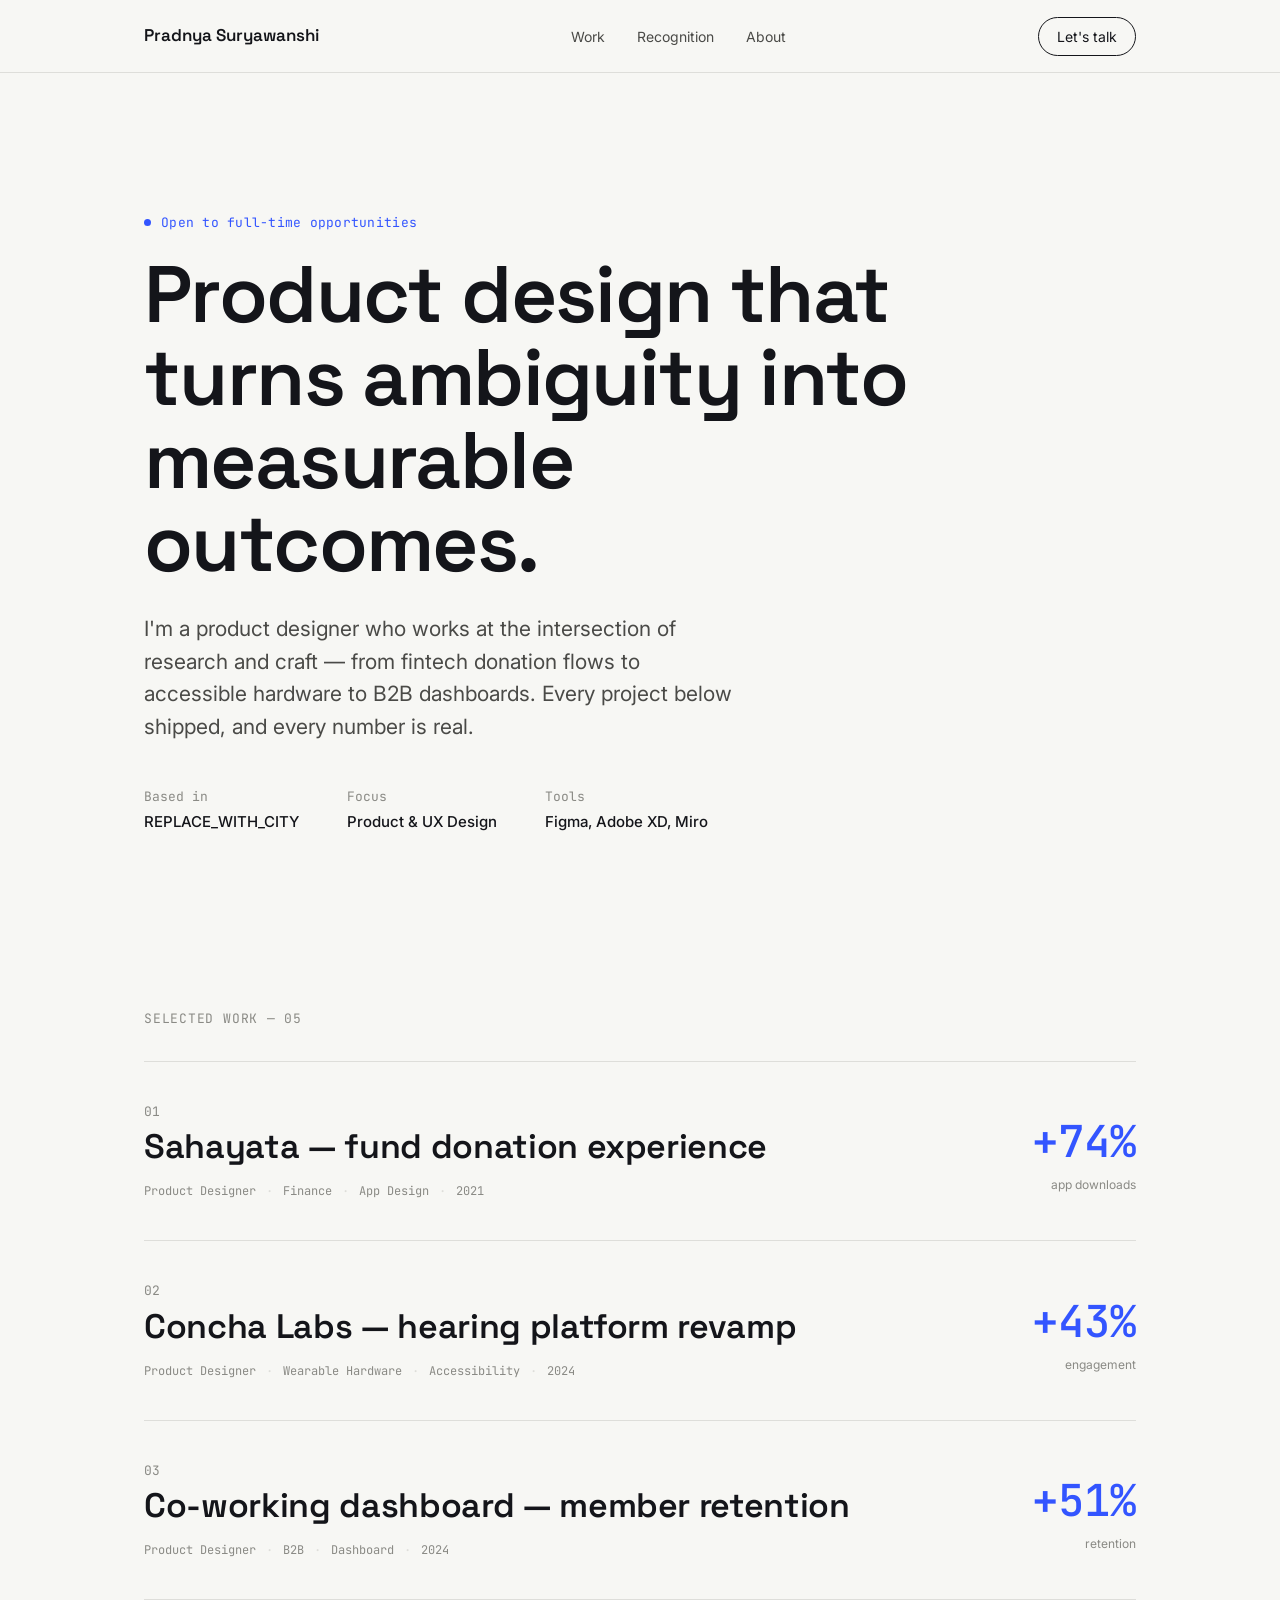
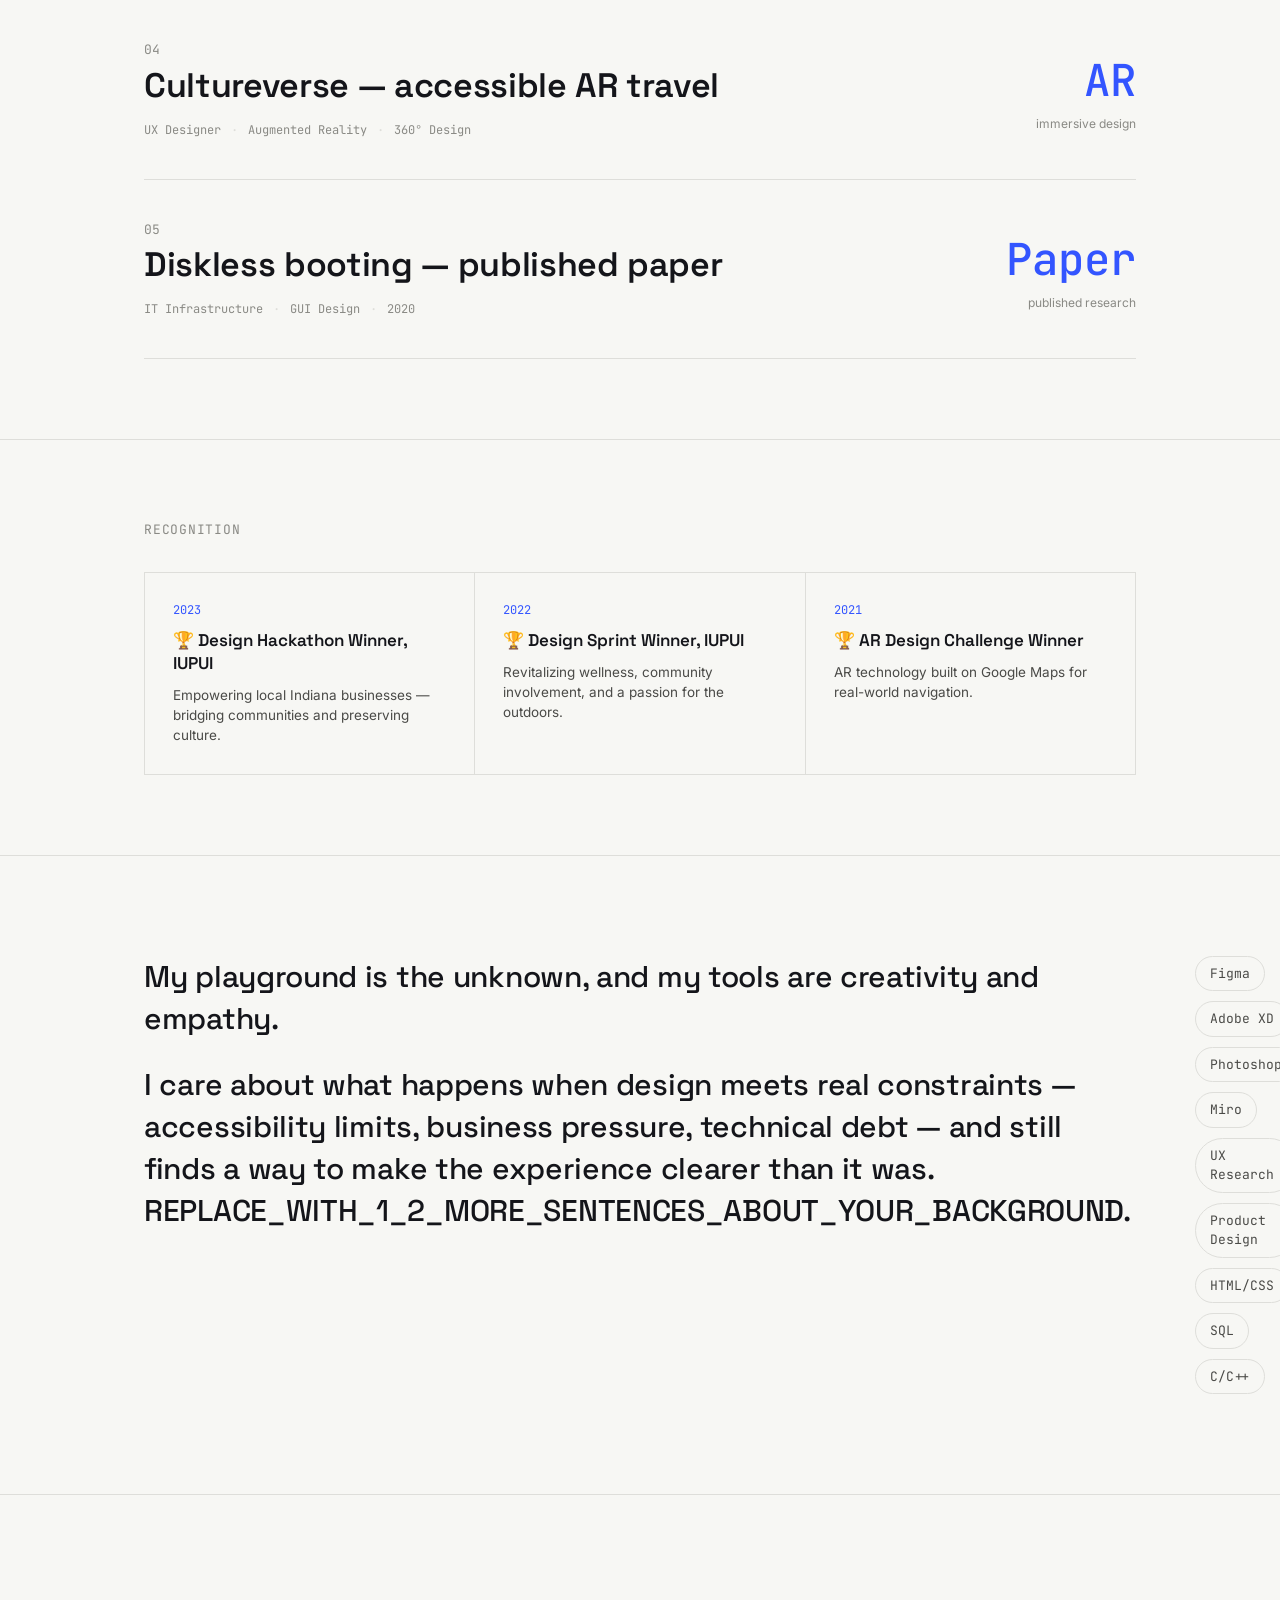
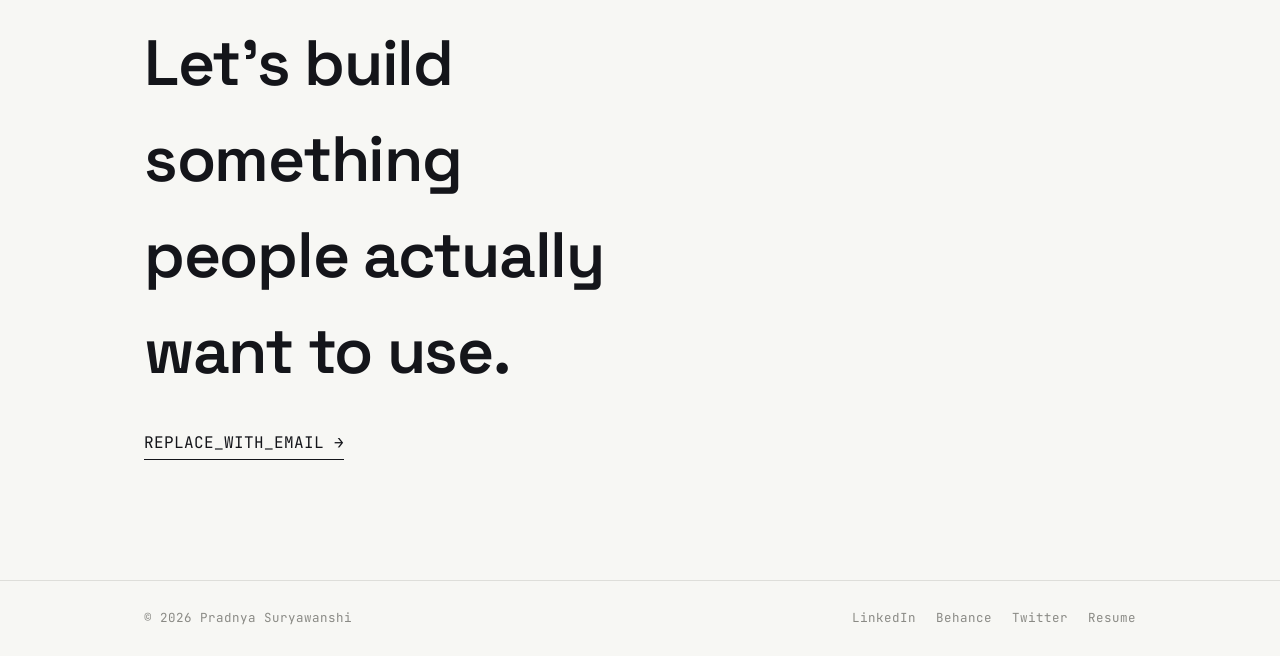
==== index.html @ 0b73f492 "Add files via upload" ====
<!DOCTYPE html>
<html lang="en">
<head>
<meta charset="UTF-8">
<meta name="viewport" content="width=device-width, initial-scale=1.0">
<title>Pradnya Suryawanshi — Product Designer</title>
<meta name="description" content="Product designer turning ambiguous problems into measurable outcomes. Case studies in fintech, accessibility hardware, and B2B products.">
<link rel="preconnect" href="https://fonts.googleapis.com">
<link href="https://fonts.googleapis.com/css2?family=Space+Grotesk:wght@500;600;700&family=Inter:wght@400;500;600&family=JetBrains+Mono:wght@400;500&display=swap" rel="stylesheet">
<link rel="stylesheet" href="styles.css">
</head>
<body>

<nav class="nav">
  <div class="wrap">
    <a href="#" class="nav-name">Pradnya Suryawanshi</a>
    <ul class="nav-links">
      <li><a href="#work">Work</a></li>
      <li><a href="#recognition">Recognition</a></li>
      <li><a href="#about">About</a></li>
    </ul>
    <a class="nav-cta" href="mailto:REPLACE_WITH_EMAIL">Let's talk</a>
  </div>
</nav>

<header class="hero">
  <div class="wrap">
    <div class="eyebrow">Open to full-time opportunities</div>
    <h1 class="reveal">Product design that turns ambiguity into measurable outcomes.</h1>
    <p class="hero-sub reveal">I'm a product designer who works at the intersection of research and craft — from fintech donation flows to accessible hardware to B2B dashboards. Every project below shipped, and every number is real.</p>
    <div class="hero-meta reveal">
      <div>Based in<strong>REPLACE_WITH_CITY</strong></div>
      <div>Focus<strong>Product &amp; UX Design</strong></div>
      <div>Tools<strong>Figma, Adobe XD, Miro</strong></div>
    </div>
  </div>
</header>

<section class="work" id="work">
  <div class="wrap">
    <div class="section-label reveal">Selected work — 05</div>

    <a class="row reveal" href="case-studies/sahayata.html">
      <div>
        <div class="row-index">01</div>
        <div class="row-main">
          <div class="row-title">Sahayata — fund donation experience</div>
          <div class="row-tags"><span>Product Designer</span><span>Finance</span><span>App Design</span><span>2021</span></div>
        </div>
      </div>
      <div class="row-metric">+74%<small>app downloads</small></div>
      <div class="row-preview"><img src="https://images.unsplash.com/photo-1554224155-6726b3ff858f?w=440&h=300&fit=crop" alt=""></div>
    </a>

    <a class="row reveal" href="case-studies/concha-labs.html">
      <div>
        <div class="row-index">02</div>
        <div class="row-main">
          <div class="row-title">Concha Labs — hearing platform revamp</div>
          <div class="row-tags"><span>Product Designer</span><span>Wearable Hardware</span><span>Accessibility</span><span>2024</span></div>
        </div>
      </div>
      <div class="row-metric">+43%<small>engagement</small></div>
      <div class="row-preview"><img src="https://images.unsplash.com/photo-1591370874773-6702e8f12fd8?w=440&h=300&fit=crop" alt=""></div>
    </a>

    <a class="row reveal" href="case-studies/coworking-dashboard.html">
      <div>
        <div class="row-index">03</div>
        <div class="row-main">
          <div class="row-title">Co-working dashboard — member retention</div>
          <div class="row-tags"><span>Product Designer</span><span>B2B</span><span>Dashboard</span><span>2024</span></div>
        </div>
      </div>
      <div class="row-metric">+51%<small>retention</small></div>
      <div class="row-preview"><img src="https://images.unsplash.com/photo-1497215728101-856f4ea42174?w=440&h=300&fit=crop" alt=""></div>
    </a>

    <a class="row reveal" href="case-studies/cultureverse.html">
      <div>
        <div class="row-index">04</div>
        <div class="row-main">
          <div class="row-title">Cultureverse — accessible AR travel</div>
          <div class="row-tags"><span>UX Designer</span><span>Augmented Reality</span><span>360° Design</span></div>
        </div>
      </div>
      <div class="row-metric">AR<small>immersive design</small></div>
      <div class="row-preview"><img src="https://images.unsplash.com/photo-1592478411213-6153e4ebc696?w=440&h=300&fit=crop" alt=""></div>
    </a>

    <a class="row reveal" href="https://res.ijsrcseit.com/page.php?param=CSEIT2062118" target="_blank" rel="noopener">
      <div>
        <div class="row-index">05</div>
        <div class="row-main">
          <div class="row-title">Diskless booting — published paper</div>
          <div class="row-tags"><span>IT Infrastructure</span><span>GUI Design</span><span>2020</span></div>
        </div>
      </div>
      <div class="row-metric">Paper<small>published research</small></div>
      <div class="row-preview"><img src="https://images.unsplash.com/photo-1518770660439-4636190af475?w=440&h=300&fit=crop" alt=""></div>
    </a>

  </div>
</section>

<section class="recognition" id="recognition">
  <div class="wrap">
    <div class="section-label reveal">Recognition</div>
    <div class="rec-grid reveal">
      <div class="rec-card">
        <div class="rec-year">2023</div>
        <div class="rec-title">🏆 Design Hackathon Winner, IUPUI</div>
        <div class="rec-desc">Empowering local Indiana businesses — bridging communities and preserving culture.</div>
      </div>
      <div class="rec-card">
        <div class="rec-year">2022</div>
        <div class="rec-title">🏆 Design Sprint Winner, IUPUI</div>
        <div class="rec-desc">Revitalizing wellness, community involvement, and a passion for the outdoors.</div>
      </div>
      <div class="rec-card">
        <div class="rec-year">2021</div>
        <div class="rec-title">🏆 AR Design Challenge Winner</div>
        <div class="rec-desc">AR technology built on Google Maps for real-world navigation.</div>
      </div>
    </div>
  </div>
</section>

<section class="about" id="about">
  <div class="wrap about-grid">
    <div class="about-text reveal">
      <p>My playground is the unknown, and my tools are creativity and empathy.</p>
      <p>I care about what happens when design meets real constraints — accessibility limits, business pressure, technical debt — and still finds a way to make the experience clearer than it was. REPLACE_WITH_1_2_MORE_SENTENCES_ABOUT_YOUR_BACKGROUND.</p>
    </div>
    <div class="skills-list reveal">
      <span class="skill-pill">Figma</span>
      <span class="skill-pill">Adobe XD</span>
      <span class="skill-pill">Photoshop</span>
      <span class="skill-pill">Miro</span>
      <span class="skill-pill">UX Research</span>
      <span class="skill-pill">Product Design</span>
      <span class="skill-pill">HTML/CSS</span>
      <span class="skill-pill">SQL</span>
      <span class="skill-pill">C/C++</span>
    </div>
  </div>
</section>

<section class="contact">
  <div class="wrap">
    <h2 class="reveal">Let's build something people actually want to use.</h2>
    <a class="contact-link reveal" href="mailto:REPLACE_WITH_EMAIL">REPLACE_WITH_EMAIL →</a>
  </div>
</section>

<footer class="footer">
  <div class="wrap footer-links" style="width:100%; justify-content:space-between;">
    <span>© 2026 Pradnya Suryawanshi</span>
    <div class="footer-links">
      <a href="https://www.linkedin.com/in/pradnya-suryawanshi-189a35166/" target="_blank" rel="noopener">LinkedIn</a>
      <a href="https://www.behance.net/pradnyasuryawa" target="_blank" rel="noopener">Behance</a>
      <a href="https://twitter.com/Pradnya710" target="_blank" rel="noopener">Twitter</a>
      <a href="https://drive.google.com/file/d/10_rtWyAqEXMoYjAuqAxuc-7Q0uuuCOEP/view" target="_blank" rel="noopener">Resume</a>
    </div>
  </div>
</footer>

<script src="script.js"></script>
</body>
</html>
---- styles.css ----
/* ===== Design tokens ===== */
:root {
  --paper: #F7F7F4;
  --paper-dim: #EFEFEA;
  --ink: #14151A;
  --ink-soft: #4A4A47;
  --gray: #8A8A85;
  --line: #DEDEDA;
  --signal: #3355FF;
  --signal-dim: #E7EAFF;

  --display: 'Space Grotesk', sans-serif;
  --body: 'Inter', sans-serif;
  --mono: 'JetBrains Mono', monospace;

  --max: 1120px;
  --pad: clamp(24px, 5vw, 64px);
}

* { box-sizing: border-box; margin: 0; padding: 0; }

html { scroll-behavior: smooth; }

@media (prefers-reduced-motion: reduce) {
  html { scroll-behavior: auto; }
  *, *::before, *::after { animation-duration: 0.001ms !important; transition-duration: 0.001ms !important; }
}

body {
  background: var(--paper);
  color: var(--ink);
  font-family: var(--body);
  line-height: 1.5;
  -webkit-font-smoothing: antialiased;
}

a { color: inherit; text-decoration: none; }
img { max-width: 100%; display: block; }

.wrap { max-width: var(--max); margin: 0 auto; padding: 0 var(--pad); }

::selection { background: var(--signal); color: white; }

:focus-visible {
  outline: 2px solid var(--signal);
  outline-offset: 3px;
}

/* ===== Nav ===== */
.nav {
  position: sticky; top: 0; z-index: 50;
  background: rgba(247,247,244,0.85);
  backdrop-filter: blur(10px);
  border-bottom: 1px solid var(--line);
}
.nav .wrap {
  display: flex; align-items: center; justify-content: space-between;
  height: 72px;
}
.nav-name {
  font-family: var(--display);
  font-weight: 600;
  font-size: 17px;
}
.nav-links {
  display: flex; gap: 32px; list-style: none;
  font-size: 14px; color: var(--ink-soft);
}
.nav-links a:hover { color: var(--signal); }
.nav-cta {
  border: 1px solid var(--ink);
  padding: 8px 18px;
  border-radius: 100px;
  font-size: 14px;
  transition: background .2s, color .2s;
}
.nav-cta:hover { background: var(--ink); color: var(--paper); }

/* ===== Hero ===== */
.hero {
  padding: clamp(64px, 14vw, 140px) 0 clamp(48px, 8vw, 96px);
}
.eyebrow {
  font-family: var(--mono);
  font-size: 13px;
  color: var(--signal);
  letter-spacing: 0.02em;
  margin-bottom: 20px;
  display: flex; align-items: center; gap: 10px;
}
.eyebrow::before {
  content: '';
  width: 7px; height: 7px; border-radius: 50%;
  background: var(--signal);
  display: inline-block;
}
.hero h1 {
  font-family: var(--display);
  font-weight: 600;
  font-size: clamp(38px, 6.4vw, 80px);
  line-height: 1.04;
  letter-spacing: -0.02em;
  max-width: 15ch;
}
.hero-sub {
  margin-top: 28px;
  font-size: clamp(17px, 2vw, 21px);
  color: var(--ink-soft);
  max-width: 46ch;
  line-height: 1.55;
}
.hero-meta {
  margin-top: 44px;
  display: flex; gap: 48px; flex-wrap: wrap;
}
.hero-meta div { font-family: var(--mono); font-size: 13px; color: var(--gray); }
.hero-meta strong { display: block; font-family: var(--body); font-size: 15px; color: var(--ink); font-weight: 500; margin-top: 4px; }

/* ===== Section labels ===== */
.section-label {
  font-family: var(--mono);
  font-size: 13px;
  color: var(--gray);
  text-transform: uppercase;
  letter-spacing: 0.06em;
  margin-bottom: 32px;
}

/* ===== Work rows ===== */
.work { padding: clamp(40px, 8vw, 80px) 0; }

.row {
  display: grid;
  grid-template-columns: 1fr auto;
  align-items: center;
  gap: 24px;
  padding: 40px 0;
  border-top: 1px solid var(--line);
  position: relative;
  cursor: pointer;
  transition: padding-left .3s ease;
}
.row:last-child { border-bottom: 1px solid var(--line); }
.row:hover { padding-left: 12px; }

.row-index { font-family: var(--mono); font-size: 13px; color: var(--gray); }

.row-main { display: flex; flex-direction: column; gap: 10px; }
.row-title {
  font-family: var(--display);
  font-weight: 600;
  font-size: clamp(22px, 3.2vw, 34px);
  letter-spacing: -0.01em;
  transition: color .2s;
}
.row:hover .row-title { color: var(--signal); }
.row-tags {
  display: flex; gap: 10px; flex-wrap: wrap;
  font-family: var(--mono); font-size: 12px; color: var(--gray);
}
.row-tags span::after { content: '·'; margin-left: 10px; color: var(--line); }
.row-tags span:last-child::after { content: ''; }

.row-metric {
  font-family: var(--mono);
  font-size: clamp(28px, 4vw, 44px);
  font-weight: 500;
  color: var(--signal);
  white-space: nowrap;
  text-align: right;
}
.row-metric small {
  display: block;
  font-family: var(--body);
  font-size: 12px;
  color: var(--gray);
  font-weight: 400;
  margin-top: 2px;
}

.row-preview {
  position: absolute;
  top: 50%; right: 220px;
  transform: translateY(-50%) scale(0.95);
  width: 220px; height: 150px;
  border-radius: 8px;
  overflow: hidden;
  opacity: 0;
  pointer-events: none;
  transition: opacity .25s ease, transform .25s ease;
  box-shadow: 0 20px 40px rgba(20,21,26,0.18);
  background: var(--paper-dim);
}
.row:hover .row-preview { opacity: 1; transform: translateY(-50%) scale(1); }
.row-preview img { width: 100%; height: 100%; object-fit: cover; }

@media (max-width: 720px) {
  .row { grid-template-columns: 1fr; gap: 14px; }
  .row-metric { text-align: left; }
  .row-preview { display: none; }
}

/* ===== Recognition ===== */
.recognition { padding: clamp(40px, 8vw, 80px) 0; border-top: 1px solid var(--line); }
.rec-grid {
  display: grid;
  grid-template-columns: repeat(auto-fit, minmax(240px, 1fr));
  gap: 1px;
  background: var(--line);
  border: 1px solid var(--line);
}
.rec-card {
  background: var(--paper);
  padding: 28px;
  display: flex; flex-direction: column; gap: 10px;
  transition: background .2s;
}
.rec-card:hover { background: var(--paper-dim); }
.rec-year { font-family: var(--mono); font-size: 12px; color: var(--signal); }
.rec-title { font-family: var(--display); font-weight: 600; font-size: 17px; line-height: 1.35; }
.rec-desc { font-size: 13.5px; color: var(--ink-soft); line-height: 1.5; }

/* ===== About ===== */
.about { padding: clamp(50px, 10vw, 100px) 0; border-top: 1px solid var(--line); }
.about-grid {
  display: grid;
  grid-template-columns: 1.3fr 1fr;
  gap: 64px;
}
.about-text p {
  font-family: var(--display);
  font-weight: 500;
  font-size: clamp(21px, 2.6vw, 30px);
  line-height: 1.4;
  letter-spacing: -0.01em;
  color: var(--ink);
}
.about-text p + p { margin-top: 24px; }
.skills-list {
  display: flex; flex-wrap: wrap; gap: 10px;
  align-content: flex-start;
}
.skill-pill {
  font-family: var(--mono);
  font-size: 13px;
  padding: 7px 14px;
  border: 1px solid var(--line);
  border-radius: 100px;
  color: var(--ink-soft);
}
@media (max-width: 780px) {
  .about-grid { grid-template-columns: 1fr; gap: 36px; }
}

/* ===== Contact / Footer ===== */
.contact {
  padding: clamp(60px, 12vw, 120px) 0;
  border-top: 1px solid var(--line);
}
.contact h2 {
  font-family: var(--display);
  font-weight: 600;
  font-size: clamp(32px, 6vw, 64px);
  letter-spacing: -0.02em;
  max-width: 12ch;
}
.contact-link {
  display: inline-flex; align-items: center; gap: 12px;
  margin-top: 32px;
  font-family: var(--mono);
  font-size: 16px;
  border-bottom: 1px solid var(--ink);
  padding-bottom: 4px;
  transition: gap .2s, color .2s, border-color .2s;
}
.contact-link:hover { gap: 18px; color: var(--signal); border-color: var(--signal); }

.footer {
  border-top: 1px solid var(--line);
  padding: 28px 0;
  display: flex; justify-content: space-between; align-items: center;
  font-family: var(--mono); font-size: 12.5px; color: var(--gray);
  flex-wrap: wrap; gap: 12px;
}
.footer-links { display: flex; gap: 20px; }
.footer-links a:hover { color: var(--signal); }

/* ===== reveal on scroll ===== */
.reveal { opacity: 0; transform: translateY(16px); transition: opacity .6s ease, transform .6s ease; }
.reveal.visible { opacity: 1; transform: translateY(0); }
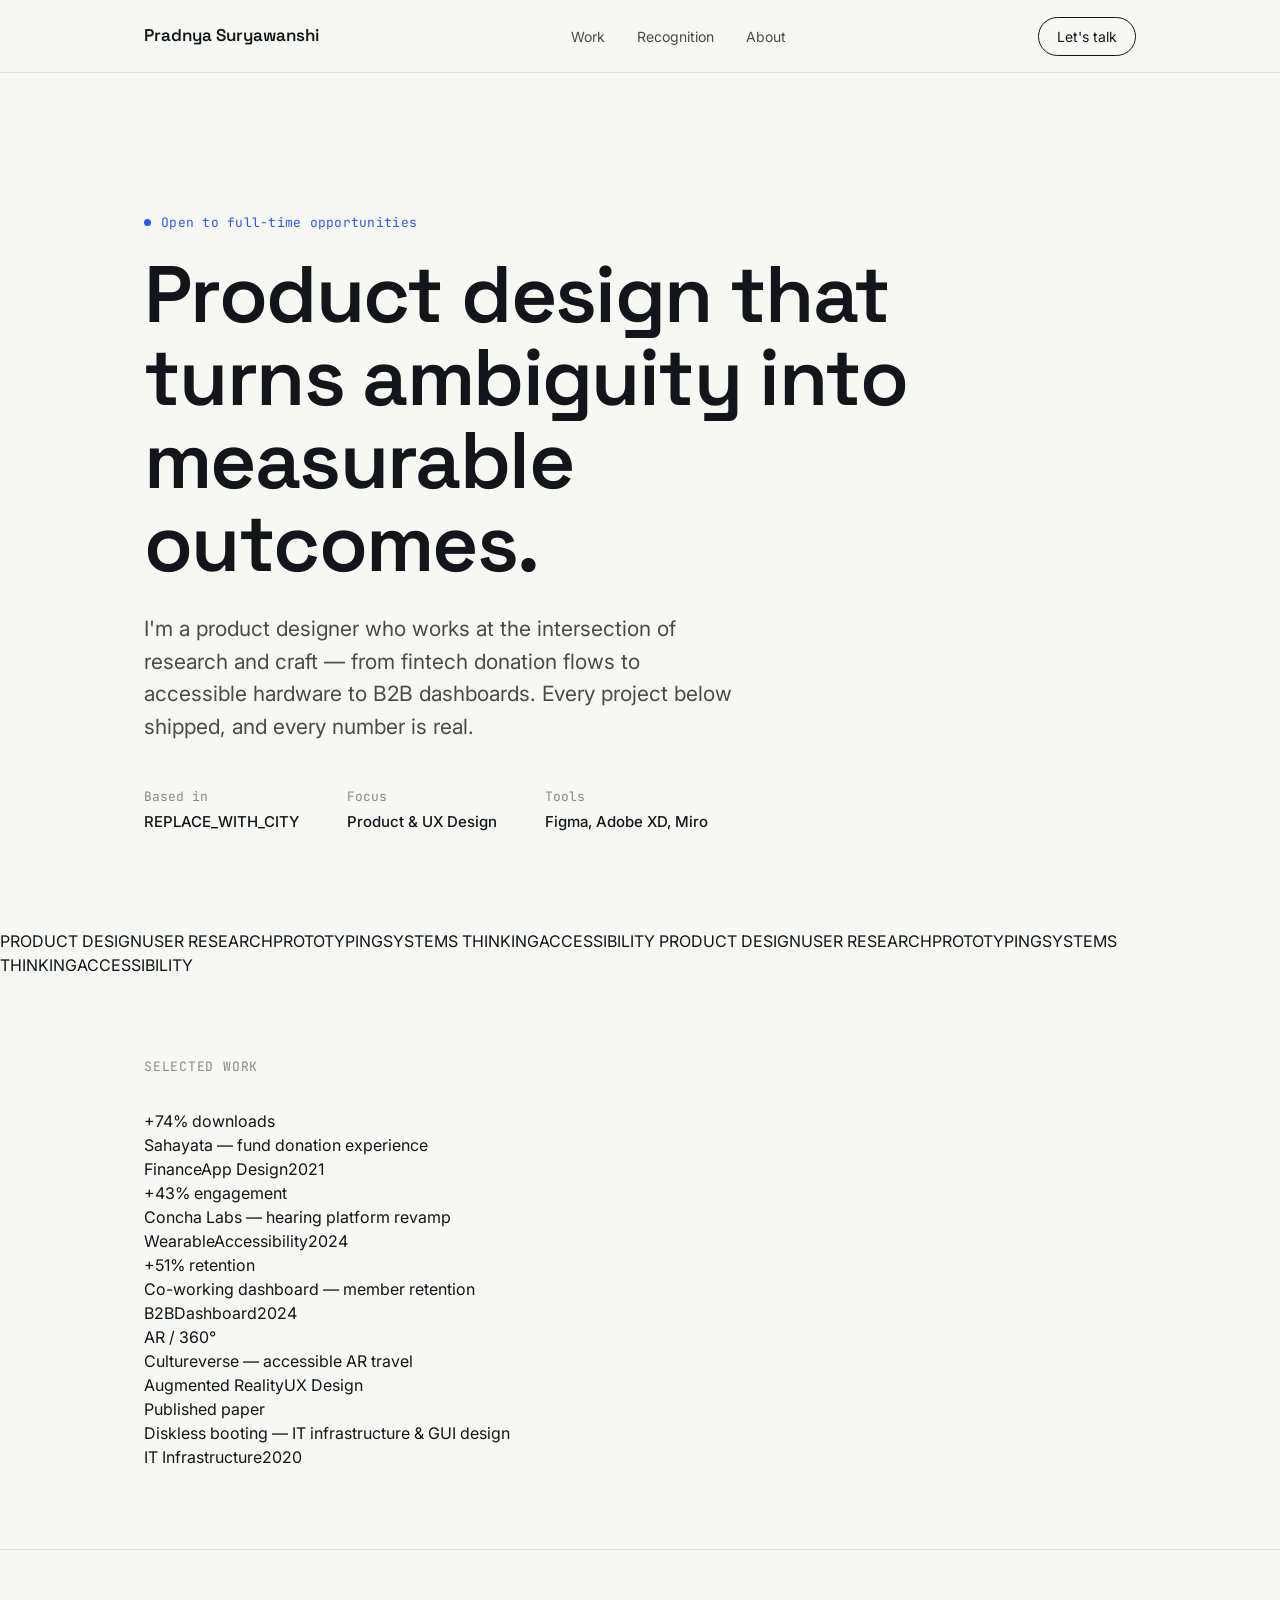
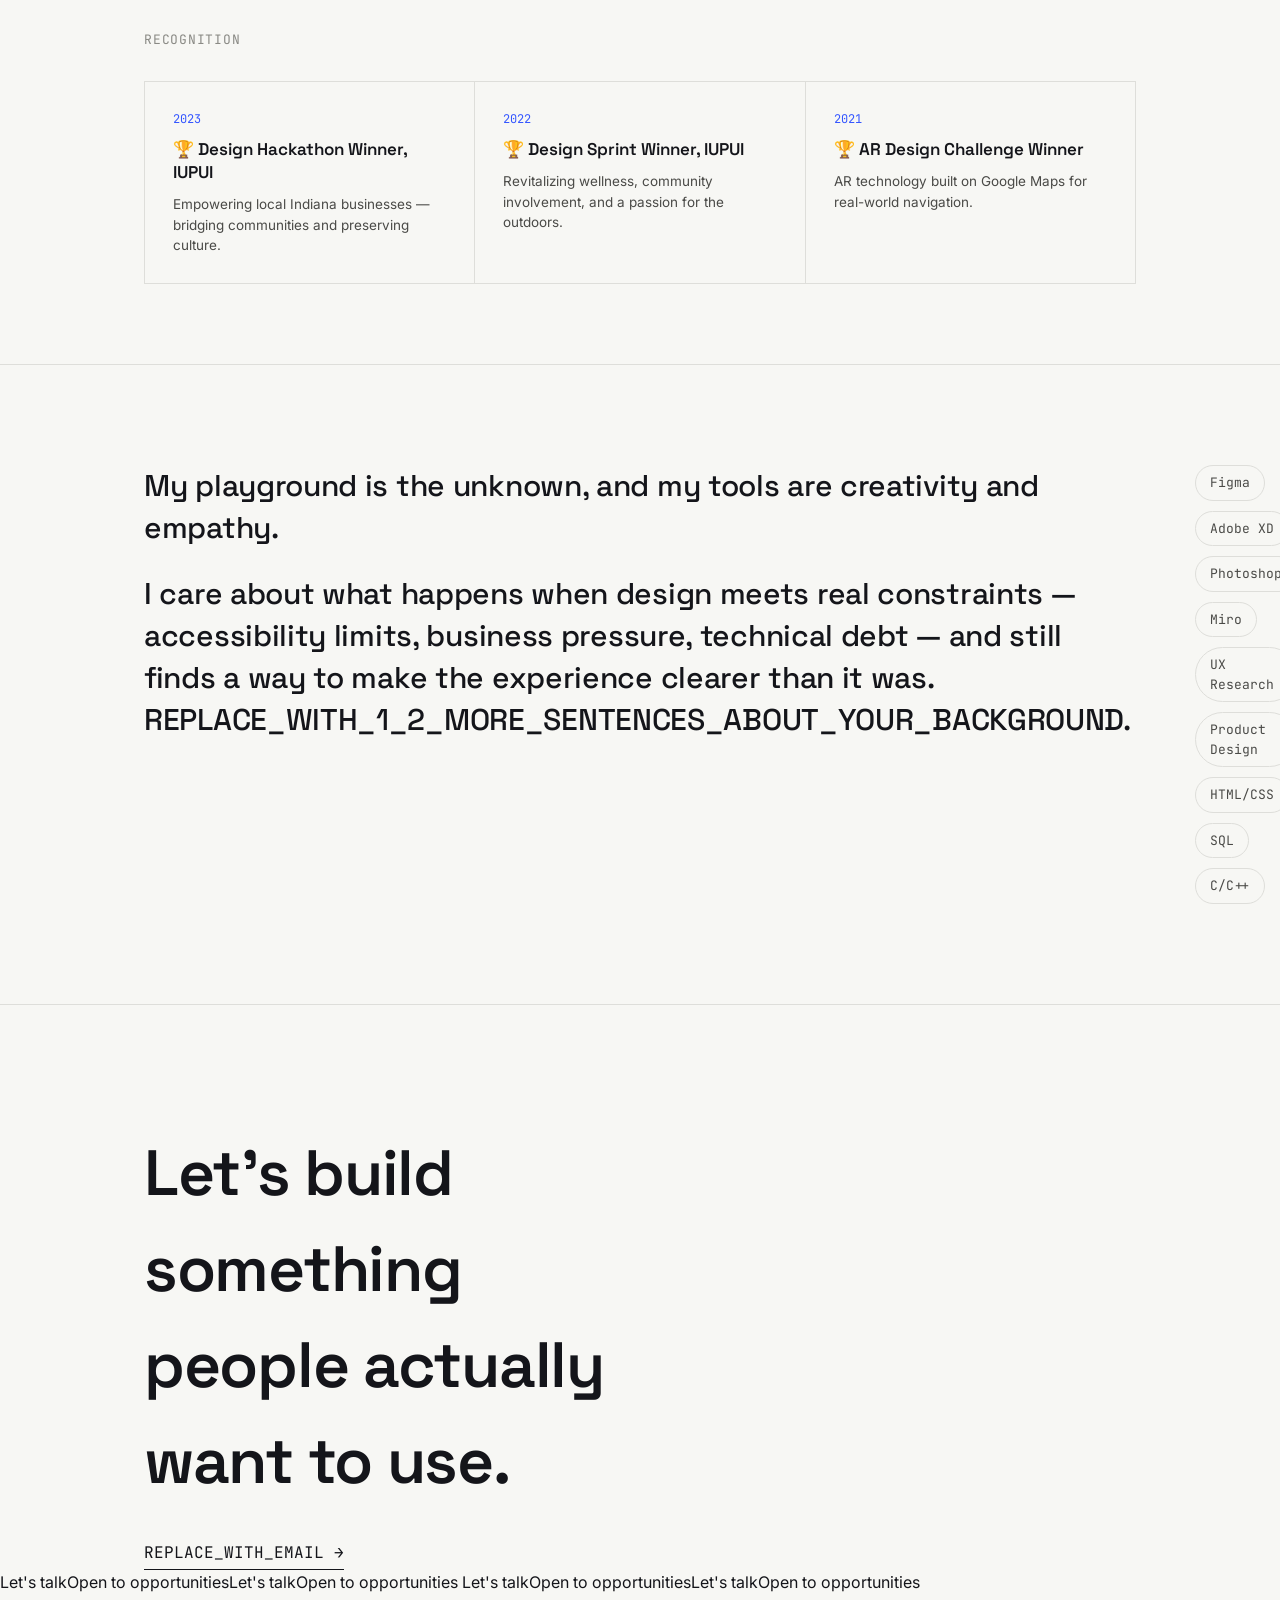
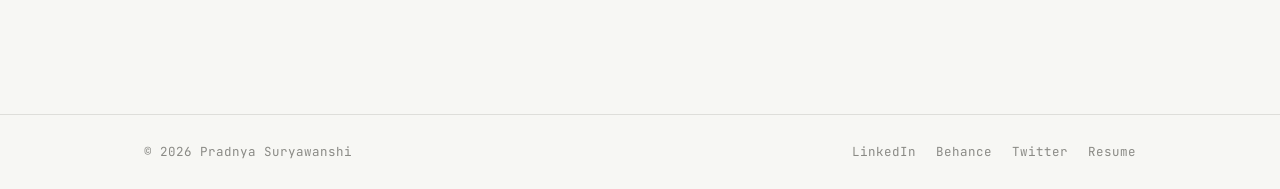
==== commit 96417dcf: "Update hero section and work entries in index.html" ====
--- a/index.html
+++ b/index.html
@@ -24,9 +24,12 @@
 </nav>
 
 <header class="hero">
+  <div class="blob blob-1"></div>
+  <div class="blob blob-2"></div>
+  <div class="blob blob-3"></div>
   <div class="wrap">
     <div class="eyebrow">Open to full-time opportunities</div>
-    <h1 class="reveal">Product design that turns ambiguity into measurable outcomes.</h1>
+    <h1 class="reveal">Product design that turns <span class="grad">ambiguity</span> into measurable outcomes.</h1>
     <p class="hero-sub reveal">I'm a product designer who works at the intersection of research and craft — from fintech donation flows to accessible hardware to B2B dashboards. Every project below shipped, and every number is real.</p>
     <div class="hero-meta reveal">
       <div>Based in<strong>REPLACE_WITH_CITY</strong></div>
@@ -36,70 +39,73 @@
   </div>
 </header>
 
+<div class="marquee">
+  <div class="marquee-track">
+    <span>PRODUCT DESIGN</span><span>USER RESEARCH</span><span>PROTOTYPING</span><span>SYSTEMS THINKING</span><span>ACCESSIBILITY</span>
+    <span>PRODUCT DESIGN</span><span>USER RESEARCH</span><span>PROTOTYPING</span><span>SYSTEMS THINKING</span><span>ACCESSIBILITY</span>
+  </div>
+</div>
+
 <section class="work" id="work">
   <div class="wrap">
-    <div class="section-label reveal">Selected work — 05</div>
+    <div class="section-label reveal">Selected work</div>
 
-    <a class="row reveal" href="case-studies/sahayata.html">
-      <div>
-        <div class="row-index">01</div>
-        <div class="row-main">
-          <div class="row-title">Sahayata — fund donation experience</div>
-          <div class="row-tags"><span>Product Designer</span><span>Finance</span><span>App Design</span><span>2021</span></div>
+    <div class="work-grid">
+      <a class="card reveal" href="case-studies/sahayata.html">
+        <div class="card-media">
+          <img src="https://images.unsplash.com/photo-1554224155-6726b3ff858f?w=700&h=460&fit=crop" alt="">
+          <div class="card-metric">+74% downloads</div>
         </div>
-      </div>
-      <div class="row-metric">+74%<small>app downloads</small></div>
-      <div class="row-preview"><img src="https://images.unsplash.com/photo-1554224155-6726b3ff858f?w=440&h=300&fit=crop" alt=""></div>
-    </a>
+        <div class="card-body">
+          <div class="card-title">Sahayata — fund donation experience</div>
+          <div class="card-tags"><span>Finance</span><span>App Design</span><span>2021</span></div>
+        </div>
+      </a>
 
-    <a class="row reveal" href="case-studies/concha-labs.html">
-      <div>
-        <div class="row-index">02</div>
-        <div class="row-main">
-          <div class="row-title">Concha Labs — hearing platform revamp</div>
-          <div class="row-tags"><span>Product Designer</span><span>Wearable Hardware</span><span>Accessibility</span><span>2024</span></div>
+      <a class="card reveal" href="case-studies/concha-labs.html">
+        <div class="card-media">
+          <img src="https://images.unsplash.com/photo-1591370874773-6702e8f12fd8?w=700&h=460&fit=crop" alt="">
+          <div class="card-metric">+43% engagement</div>
         </div>
-      </div>
-      <div class="row-metric">+43%<small>engagement</small></div>
-      <div class="row-preview"><img src="https://images.unsplash.com/photo-1591370874773-6702e8f12fd8?w=440&h=300&fit=crop" alt=""></div>
-    </a>
+        <div class="card-body">
+          <div class="card-title">Concha Labs — hearing platform revamp</div>
+          <div class="card-tags"><span>Wearable</span><span>Accessibility</span><span>2024</span></div>
+        </div>
+      </a>
 
-    <a class="row reveal" href="case-studies/coworking-dashboard.html">
-      <div>
-        <div class="row-index">03</div>
-        <div class="row-main">
-          <div class="row-title">Co-working dashboard — member retention</div>
-          <div class="row-tags"><span>Product Designer</span><span>B2B</span><span>Dashboard</span><span>2024</span></div>
+      <a class="card reveal" href="case-studies/coworking-dashboard.html">
+        <div class="card-media">
+          <img src="https://images.unsplash.com/photo-1497215728101-856f4ea42174?w=700&h=460&fit=crop" alt="">
+          <div class="card-metric">+51% retention</div>
         </div>
-      </div>
-      <div class="row-metric">+51%<small>retention</small></div>
-      <div class="row-preview"><img src="https://images.unsplash.com/photo-1497215728101-856f4ea42174?w=440&h=300&fit=crop" alt=""></div>
-    </a>
+        <div class="card-body">
+          <div class="card-title">Co-working dashboard — member retention</div>
+          <div class="card-tags"><span>B2B</span><span>Dashboard</span><span>2024</span></div>
+        </div>
+      </a>
 
-    <a class="row reveal" href="case-studies/cultureverse.html">
-      <div>
-        <div class="row-index">04</div>
-        <div class="row-main">
-          <div class="row-title">Cultureverse — accessible AR travel</div>
-          <div class="row-tags"><span>UX Designer</span><span>Augmented Reality</span><span>360° Design</span></div>
+      <a class="card reveal" href="case-studies/cultureverse.html">
+        <div class="card-media">
+          <img src="https://images.unsplash.com/photo-1592478411213-6153e4ebc696?w=700&h=460&fit=crop" alt="">
+          <div class="card-metric">AR / 360°</div>
         </div>
-      </div>
-      <div class="row-metric">AR<small>immersive design</small></div>
-      <div class="row-preview"><img src="https://images.unsplash.com/photo-1592478411213-6153e4ebc696?w=440&h=300&fit=crop" alt=""></div>
-    </a>
+        <div class="card-body">
+          <div class="card-title">Cultureverse — accessible AR travel</div>
+          <div class="card-tags"><span>Augmented Reality</span><span>UX Design</span></div>
+        </div>
+      </a>
 
-    <a class="row reveal" href="https://res.ijsrcseit.com/page.php?param=CSEIT2062118" target="_blank" rel="noopener">
-      <div>
-        <div class="row-index">05</div>
-        <div class="row-main">
-          <div class="row-title">Diskless booting — published paper</div>
-          <div class="row-tags"><span>IT Infrastructure</span><span>GUI Design</span><span>2020</span></div>
+      <a class="card reveal" href="https://res.ijsrcseit.com/page.php?param=CSEIT2062118" target="_blank" rel="noopener">
+        <div class="card-media">
+          <img src="https://images.unsplash.com/photo-1518770660439-4636190af475?w=1200&h=460&fit=crop" alt="">
+          <div class="card-metric">Published paper</div>
         </div>
-      </div>
-      <div class="row-metric">Paper<small>published research</small></div>
-      <div class="row-preview"><img src="https://images.unsplash.com/photo-1518770660439-4636190af475?w=440&h=300&fit=crop" alt=""></div>
-    </a>
-
+        <div class="card-body">
+          <div class="card-title">Diskless booting — IT infrastructure &amp; GUI design</div>
+          <div class="card-tags"><span>IT Infrastructure</span><span>2020</span></div>
+        </div>
+      </a>
+    </div>
   </div>
 </section>
 
@@ -147,9 +153,17 @@
 </section>
 
 <section class="contact">
+  <div class="blob blob-1" style="opacity:.3;"></div>
   <div class="wrap">
     <h2 class="reveal">Let's build something people actually want to use.</h2>
     <a class="contact-link reveal" href="mailto:REPLACE_WITH_EMAIL">REPLACE_WITH_EMAIL →</a>
+  </div>
+
+  <div class="footer-marquee">
+    <div class="marquee-track">
+      <span>Let's talk</span><span>Open to opportunities</span><span>Let's talk</span><span>Open to opportunities</span>
+      <span>Let's talk</span><span>Open to opportunities</span><span>Let's talk</span><span>Open to opportunities</span>
+    </div>
   </div>
 </section>
 
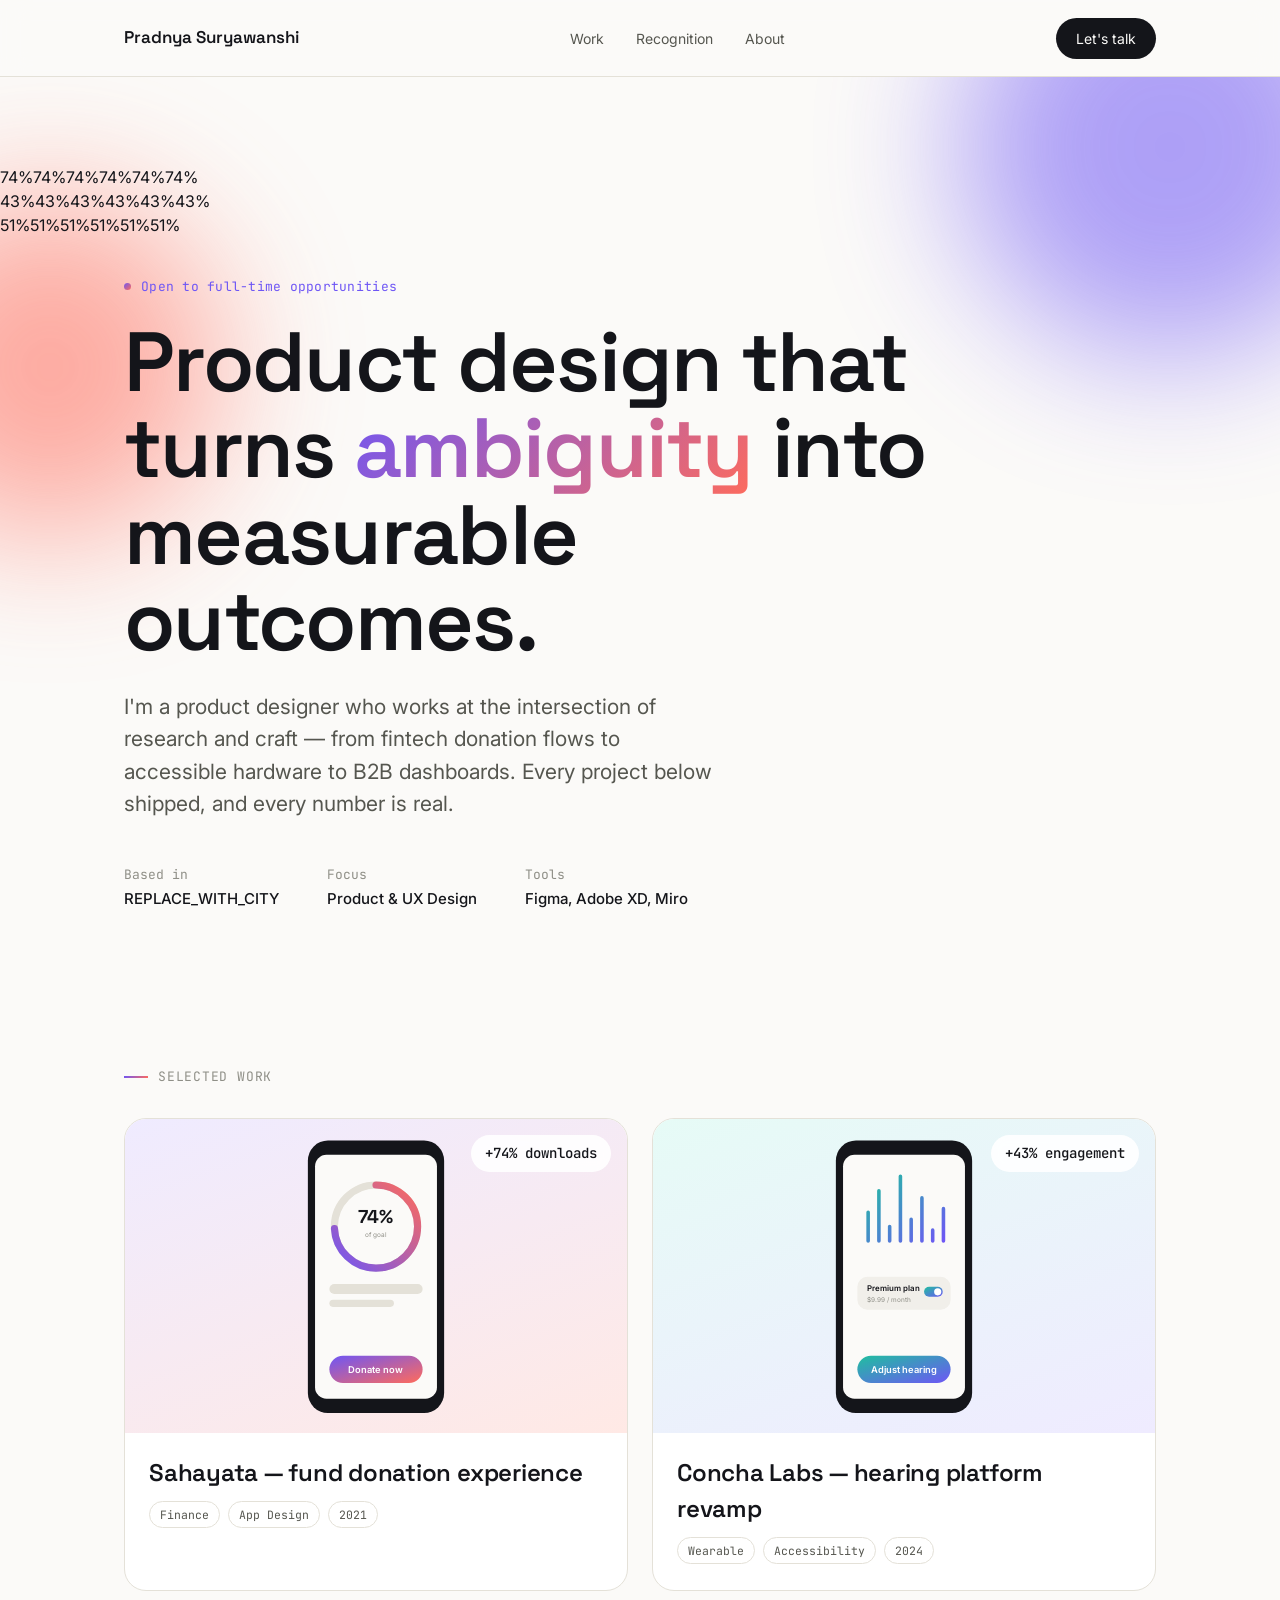
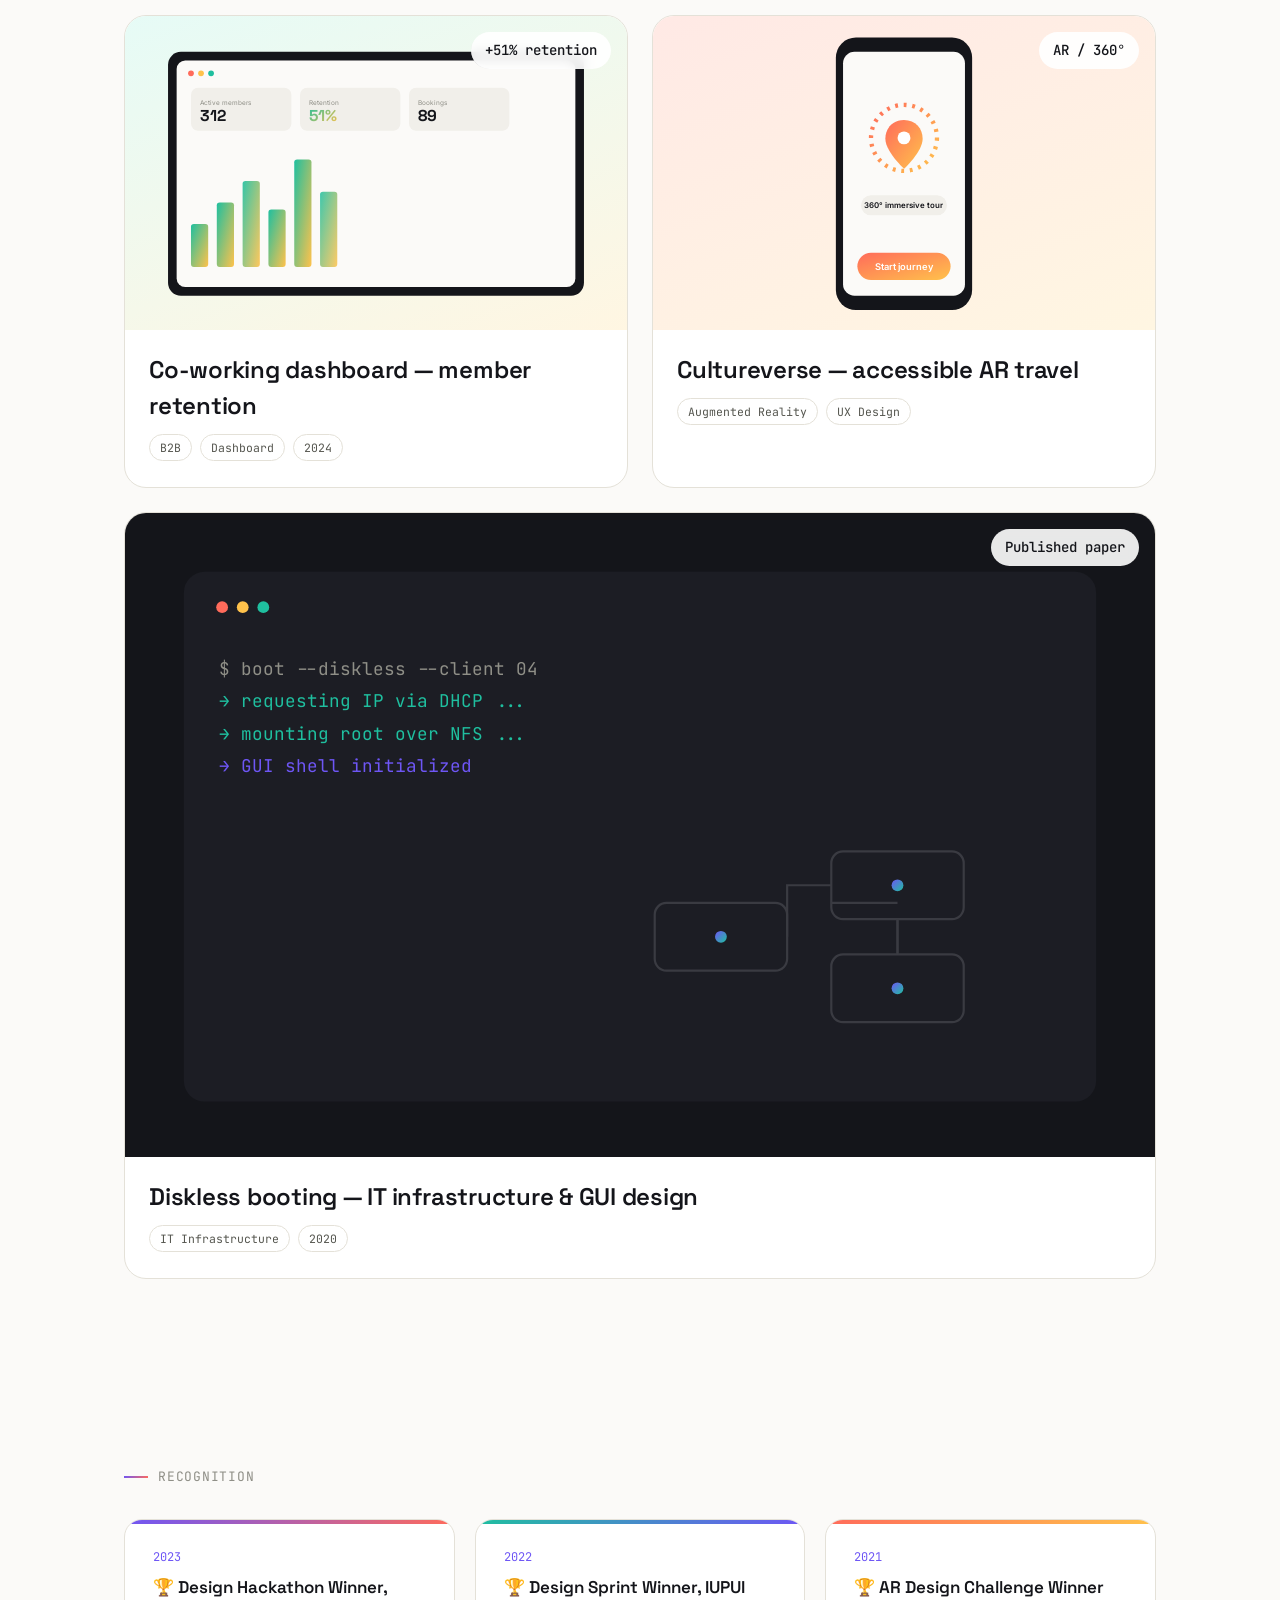
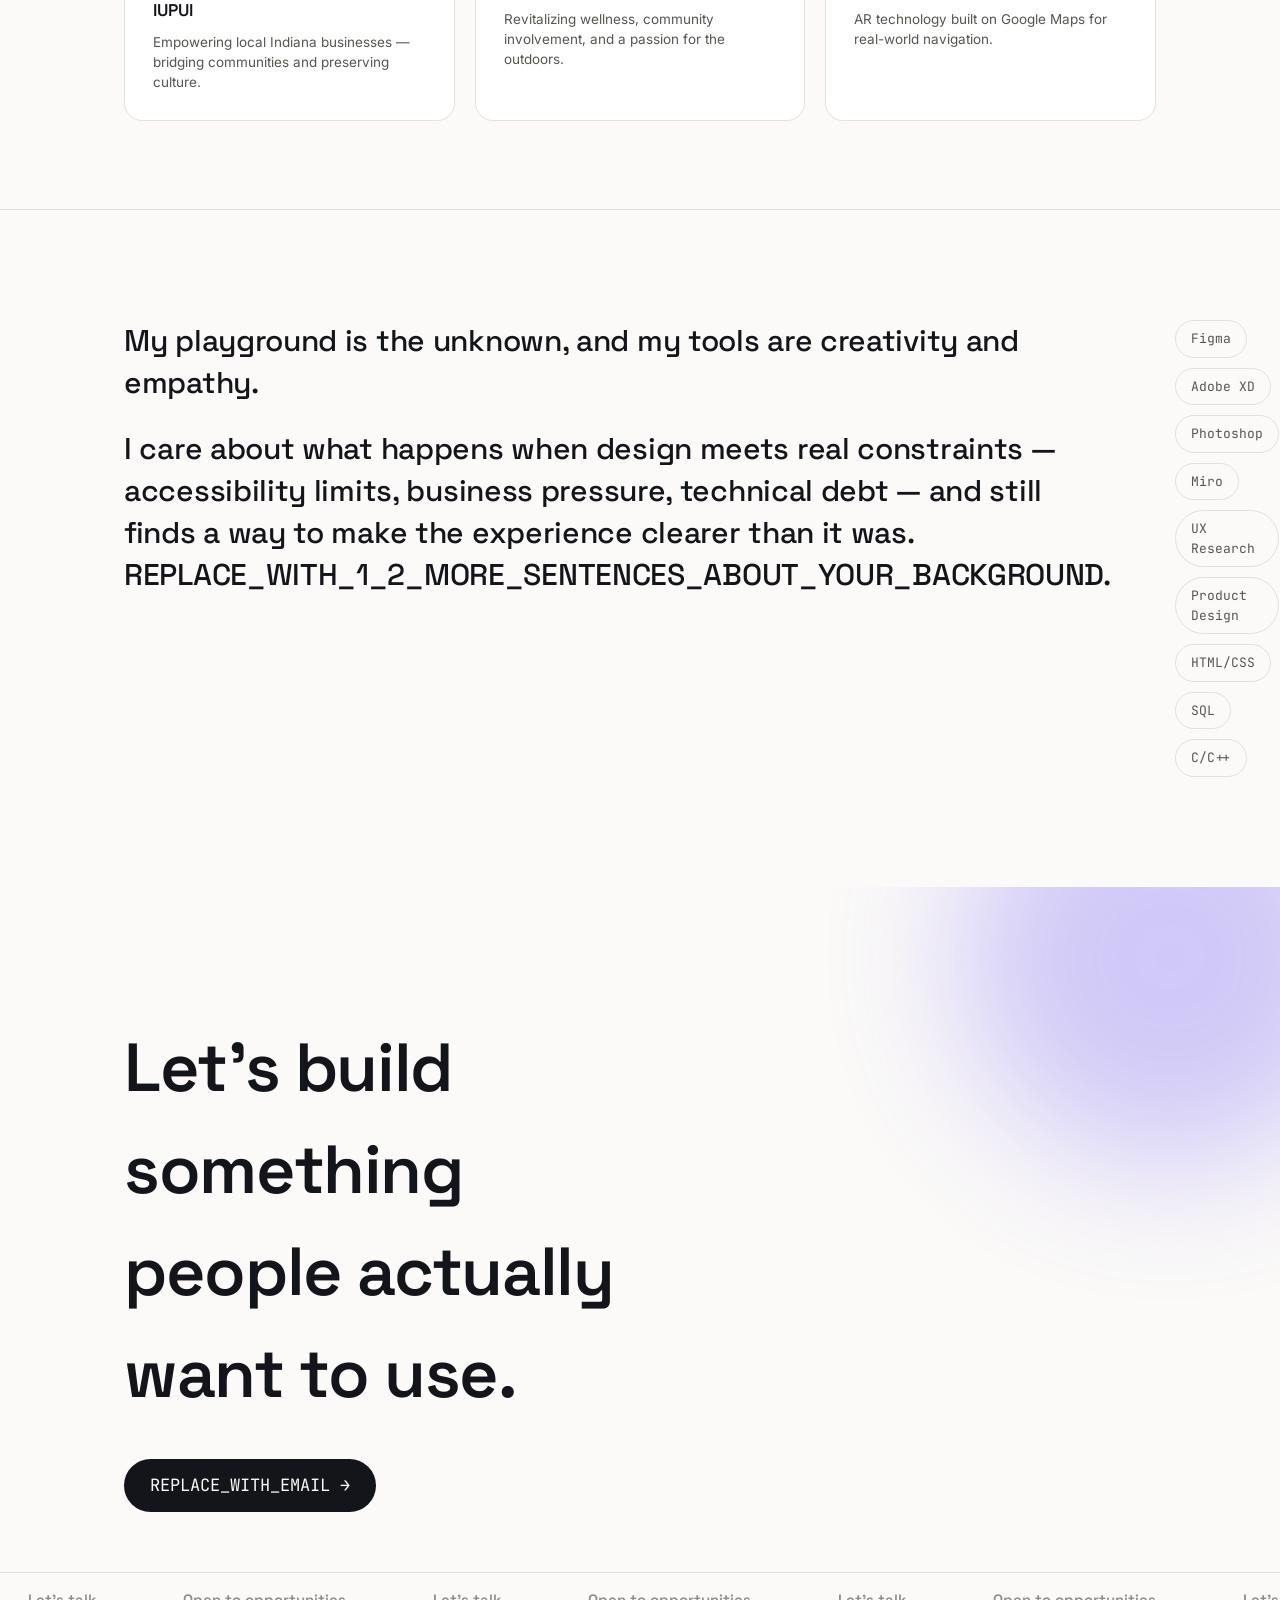
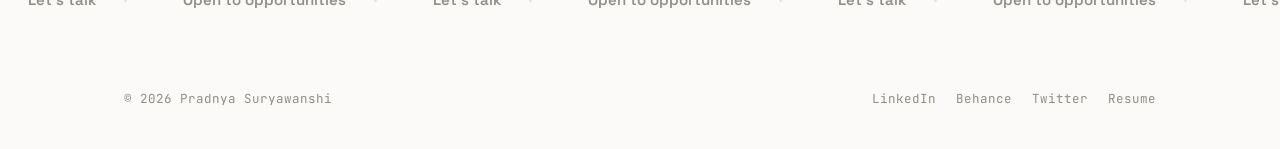
==== commit 3721fe1c: "Update index.html" ====
--- a/index.html
+++ b/index.html
@@ -26,8 +26,14 @@
 <header class="hero">
   <div class="blob blob-1"></div>
   <div class="blob blob-2"></div>
-  <div class="blob blob-3"></div>
-  <div class="wrap">
+
+  <div class="kinetic">
+    <div class="kinetic-row r1"><div class="kinetic-track"><span>74%</span><span>74%</span><span>74%</span><span>74%</span><span>74%</span><span>74%</span></div></div>
+    <div class="kinetic-row r2"><div class="kinetic-track"><span>43%</span><span>43%</span><span>43%</span><span>43%</span><span>43%</span><span>43%</span></div></div>
+    <div class="kinetic-row r3"><div class="kinetic-track"><span>51%</span><span>51%</span><span>51%</span><span>51%</span><span>51%</span><span>51%</span></div></div>
+  </div>
+
+  <div class="wrap" style="margin-top: clamp(24px,4vw,40px);">
     <div class="eyebrow">Open to full-time opportunities</div>
     <h1 class="reveal">Product design that turns <span class="grad">ambiguity</span> into measurable outcomes.</h1>
     <p class="hero-sub reveal">I'm a product designer who works at the intersection of research and craft — from fintech donation flows to accessible hardware to B2B dashboards. Every project below shipped, and every number is real.</p>
@@ -39,21 +45,26 @@
   </div>
 </header>
 
-<div class="marquee">
-  <div class="marquee-track">
-    <span>PRODUCT DESIGN</span><span>USER RESEARCH</span><span>PROTOTYPING</span><span>SYSTEMS THINKING</span><span>ACCESSIBILITY</span>
-    <span>PRODUCT DESIGN</span><span>USER RESEARCH</span><span>PROTOTYPING</span><span>SYSTEMS THINKING</span><span>ACCESSIBILITY</span>
-  </div>
-</div>
-
 <section class="work" id="work">
   <div class="wrap">
     <div class="section-label reveal">Selected work</div>
 
     <div class="work-grid">
       <a class="card reveal" href="case-studies/sahayata.html">
-        <div class="card-media">
-          <img src="https://images.unsplash.com/photo-1554224155-6726b3ff858f?w=700&h=460&fit=crop" alt="">
+        <div class="card-media" style="background:linear-gradient(160deg,#EFEBFF,#FFE9E5);">
+          <svg viewBox="0 0 700 440" xmlns="http://www.w3.org/2000/svg">
+            <rect x="255" y="30" width="190" height="380" rx="28" fill="#14151A"/>
+            <rect x="265" y="50" width="170" height="340" rx="16" fill="#FBFAF8"/>
+            <circle cx="350" cy="150" r="58" fill="none" stroke="#E4E1D8" stroke-width="10"/>
+            <circle cx="350" cy="150" r="58" fill="none" stroke="url(#g1)" stroke-width="10" stroke-linecap="round" stroke-dasharray="270 364" transform="rotate(-90 350 150)"/>
+            <text x="350" y="145" text-anchor="middle" font-family="Space Grotesk, sans-serif" font-weight="700" font-size="26" fill="#14151A">74%</text>
+            <text x="350" y="164" text-anchor="middle" font-family="Inter, sans-serif" font-size="9" fill="#8F8F87">of goal</text>
+            <rect x="285" y="230" width="130" height="14" rx="7" fill="#E4E1D8"/>
+            <rect x="285" y="252" width="90" height="10" rx="5" fill="#E4E1D8"/>
+            <rect x="285" y="330" width="130" height="38" rx="19" fill="url(#g1)"/>
+            <text x="350" y="354" text-anchor="middle" font-family="Inter, sans-serif" font-weight="600" font-size="13" fill="white">Donate now</text>
+            <defs><linearGradient id="g1" x1="0" y1="0" x2="1" y2="1"><stop offset="0" stop-color="#6E56F5"/><stop offset="1" stop-color="#FF6B5B"/></linearGradient></defs>
+          </svg>
           <div class="card-metric">+74% downloads</div>
         </div>
         <div class="card-body">
@@ -63,8 +74,23 @@
       </a>
 
       <a class="card reveal" href="case-studies/concha-labs.html">
-        <div class="card-media">
-          <img src="https://images.unsplash.com/photo-1591370874773-6702e8f12fd8?w=700&h=460&fit=crop" alt="">
+        <div class="card-media" style="background:linear-gradient(160deg,#E6FBF6,#EFEBFF);">
+          <svg viewBox="0 0 700 440" xmlns="http://www.w3.org/2000/svg">
+            <rect x="255" y="30" width="190" height="380" rx="28" fill="#14151A"/>
+            <rect x="265" y="50" width="170" height="340" rx="16" fill="#FBFAF8"/>
+            <g stroke="url(#g2)" stroke-width="5" stroke-linecap="round" fill="none">
+              <line x1="290" y1="150" x2="290" y2="150"/>
+              <path d="M300 170 v-40 M315 170 v-70 M330 170 v-20 M345 170 v-90 M360 170 v-30 M375 170 v-60 M390 170 v-15 M405 170 v-45"/>
+            </g>
+            <rect x="285" y="220" width="130" height="46" rx="14" fill="#F1EFEA"/>
+            <text x="298" y="240" font-family="Inter, sans-serif" font-weight="600" font-size="11" fill="#14151A">Premium plan</text>
+            <text x="298" y="255" font-family="Inter, sans-serif" font-size="9" fill="#8F8F87">$9.99 / month</text>
+            <rect x="378" y="234" width="26" height="14" rx="7" fill="url(#g2)"/>
+            <circle cx="397" cy="241" r="5" fill="white"/>
+            <rect x="285" y="330" width="130" height="38" rx="19" fill="url(#g2)"/>
+            <text x="350" y="354" text-anchor="middle" font-family="Inter, sans-serif" font-weight="600" font-size="13" fill="white">Adjust hearing</text>
+            <defs><linearGradient id="g2" x1="0" y1="0" x2="1" y2="1"><stop offset="0" stop-color="#1FBF9F"/><stop offset="1" stop-color="#6E56F5"/></linearGradient></defs>
+          </svg>
           <div class="card-metric">+43% engagement</div>
         </div>
         <div class="card-body">
@@ -74,8 +100,30 @@
       </a>
 
       <a class="card reveal" href="case-studies/coworking-dashboard.html">
-        <div class="card-media">
-          <img src="https://images.unsplash.com/photo-1497215728101-856f4ea42174?w=700&h=460&fit=crop" alt="">
+        <div class="card-media" style="background:linear-gradient(160deg,#E6FBF6,#FFF6E2);">
+          <svg viewBox="0 0 700 440" xmlns="http://www.w3.org/2000/svg">
+            <rect x="60" y="50" width="580" height="340" rx="18" fill="#14151A"/>
+            <rect x="72" y="62" width="556" height="316" rx="12" fill="#FBFAF8"/>
+            <circle cx="92" cy="80" r="4" fill="#FF6B5B"/><circle cx="106" cy="80" r="4" fill="#FFC24B"/><circle cx="120" cy="80" r="4" fill="#1FBF9F"/>
+            <rect x="92" y="100" width="140" height="60" rx="10" fill="#F1EFEA"/>
+            <text x="104" y="124" font-family="Inter, sans-serif" font-size="9" fill="#8F8F87">Active members</text>
+            <text x="104" y="146" font-family="Space Grotesk, sans-serif" font-weight="700" font-size="22" fill="#14151A">312</text>
+            <rect x="244" y="100" width="140" height="60" rx="10" fill="#F1EFEA"/>
+            <text x="256" y="124" font-family="Inter, sans-serif" font-size="9" fill="#8F8F87">Retention</text>
+            <text x="256" y="146" font-family="Space Grotesk, sans-serif" font-weight="700" font-size="22" fill="url(#g3)">51%</text>
+            <rect x="396" y="100" width="140" height="60" rx="10" fill="#F1EFEA"/>
+            <text x="408" y="124" font-family="Inter, sans-serif" font-size="9" fill="#8F8F87">Bookings</text>
+            <text x="408" y="146" font-family="Space Grotesk, sans-serif" font-weight="700" font-size="22" fill="#14151A">89</text>
+            <g fill="url(#g3)">
+              <rect x="92" y="290" width="24" height="60" rx="4"/>
+              <rect x="128" y="260" width="24" height="90" rx="4"/>
+              <rect x="164" y="230" width="24" height="120" rx="4" opacity="0.9"/>
+              <rect x="200" y="270" width="24" height="80" rx="4"/>
+              <rect x="236" y="200" width="24" height="150" rx="4"/>
+              <rect x="272" y="245" width="24" height="105" rx="4" opacity="0.85"/>
+            </g>
+            <defs><linearGradient id="g3" x1="0" y1="0" x2="1" y2="1"><stop offset="0" stop-color="#1FBF9F"/><stop offset="1" stop-color="#FFC24B"/></linearGradient></defs>
+          </svg>
           <div class="card-metric">+51% retention</div>
         </div>
         <div class="card-body">
@@ -85,8 +133,19 @@
       </a>
 
       <a class="card reveal" href="case-studies/cultureverse.html">
-        <div class="card-media">
-          <img src="https://images.unsplash.com/photo-1592478411213-6153e4ebc696?w=700&h=460&fit=crop" alt="">
+        <div class="card-media" style="background:linear-gradient(160deg,#FFE9E5,#FFF6E2);">
+          <svg viewBox="0 0 700 440" xmlns="http://www.w3.org/2000/svg">
+            <rect x="255" y="30" width="190" height="380" rx="28" fill="#14151A"/>
+            <rect x="265" y="50" width="170" height="340" rx="16" fill="#FBFAF8"/>
+            <circle cx="350" cy="170" r="46" fill="none" stroke="url(#g4)" stroke-width="6" stroke-dasharray="4 8"/>
+            <path d="M350 145 c16 0 26 12 26 26 c0 18 -26 42 -26 42 s-26 -24 -26 -42 c0 -14 10 -26 26 -26z" fill="url(#g4)"/>
+            <circle cx="350" cy="170" r="9" fill="white"/>
+            <rect x="290" y="250" width="120" height="28" rx="14" fill="#F1EFEA"/>
+            <text x="350" y="268" text-anchor="middle" font-family="Inter, sans-serif" font-weight="600" font-size="11" fill="#14151A">360° immersive tour</text>
+            <rect x="285" y="330" width="130" height="38" rx="19" fill="url(#g4)"/>
+            <text x="350" y="354" text-anchor="middle" font-family="Inter, sans-serif" font-weight="600" font-size="13" fill="white">Start journey</text>
+            <defs><linearGradient id="g4" x1="0" y1="0" x2="1" y2="1"><stop offset="0" stop-color="#FF6B5B"/><stop offset="1" stop-color="#FFC24B"/></linearGradient></defs>
+          </svg>
           <div class="card-metric">AR / 360°</div>
         </div>
         <div class="card-body">
@@ -96,8 +155,29 @@
       </a>
 
       <a class="card reveal" href="https://res.ijsrcseit.com/page.php?param=CSEIT2062118" target="_blank" rel="noopener">
-        <div class="card-media">
-          <img src="https://images.unsplash.com/photo-1518770660439-4636190af475?w=1200&h=460&fit=crop" alt="">
+        <div class="card-media" style="background:#14151A;">
+          <svg viewBox="0 0 700 440" xmlns="http://www.w3.org/2000/svg">
+            <rect x="40" y="40" width="620" height="360" rx="14" fill="#1C1D24"/>
+            <circle cx="66" cy="64" r="4" fill="#FF6B5B"/><circle cx="80" cy="64" r="4" fill="#FFC24B"/><circle cx="94" cy="64" r="4" fill="#1FBF9F"/>
+            <g font-family="JetBrains Mono, monospace" font-size="12" fill="#8F8F87">
+              <text x="64" y="110">$ boot --diskless --client 04</text>
+              <text x="64" y="132" fill="#1FBF9F">→ requesting IP via DHCP ...</text>
+              <text x="64" y="154" fill="#1FBF9F">→ mounting root over NFS ...</text>
+              <text x="64" y="176" fill="#6E56F5">→ GUI shell initialized</text>
+            </g>
+            <g stroke="#3A3B42" stroke-width="1.5" fill="none">
+              <rect x="480" y="230" width="90" height="46" rx="8"/>
+              <rect x="480" y="300" width="90" height="46" rx="8"/>
+              <rect x="360" y="265" width="90" height="46" rx="8"/>
+              <path d="M525 276 v24 M525 265 h-45 v0" />
+              <path d="M525 276 v24" />
+              <path d="M480 253 h-30 v35" />
+            </g>
+            <circle cx="405" cy="288" r="4" fill="url(#g5)"/>
+            <circle cx="525" cy="253" r="4" fill="url(#g5)"/>
+            <circle cx="525" cy="323" r="4" fill="url(#g5)"/>
+            <defs><linearGradient id="g5" x1="0" y1="0" x2="1" y2="1"><stop offset="0" stop-color="#6E56F5"/><stop offset="1" stop-color="#1FBF9F"/></linearGradient></defs>
+          </svg>
           <div class="card-metric">Published paper</div>
         </div>
         <div class="card-body">
--- a/styles.css
+++ b/styles.css
@@ -1,29 +1,36 @@
 /* ===== Design tokens ===== */
 :root {
-  --paper: #F7F7F4;
-  --paper-dim: #EFEFEA;
+  --paper: #FBFAF8;
+  --paper-dim: #F1EFEA;
   --ink: #14151A;
-  --ink-soft: #4A4A47;
-  --gray: #8A8A85;
-  --line: #DEDEDA;
-  --signal: #3355FF;
-  --signal-dim: #E7EAFF;
+  --ink-soft: #55564F;
+  --gray: #8F8F87;
+  --line: #E4E1D8;
+
+  --violet: #6E56F5;
+  --coral: #FF6B5B;
+  --teal: #1FBF9F;
+  --yellow: #FFC24B;
+
+  --grad-1: linear-gradient(135deg, var(--violet), var(--coral));
+  --grad-2: linear-gradient(135deg, var(--teal), var(--violet));
+  --grad-3: linear-gradient(135deg, var(--coral), var(--yellow));
 
   --display: 'Space Grotesk', sans-serif;
   --body: 'Inter', sans-serif;
   --mono: 'JetBrains Mono', monospace;
 
-  --max: 1120px;
+  --max: 1160px;
   --pad: clamp(24px, 5vw, 64px);
+  --ease: cubic-bezier(.16,1,.3,1);
 }
 
 * { box-sizing: border-box; margin: 0; padding: 0; }
-
 html { scroll-behavior: smooth; }
 
 @media (prefers-reduced-motion: reduce) {
   html { scroll-behavior: auto; }
-  *, *::before, *::after { animation-duration: 0.001ms !important; transition-duration: 0.001ms !important; }
+  *, *::before, *::after { animation-duration: .001ms !important; transition-duration: .001ms !important; }
 }
 
 body {
@@ -32,259 +39,235 @@
   font-family: var(--body);
   line-height: 1.5;
   -webkit-font-smoothing: antialiased;
+  overflow-x: hidden;
 }
 
 a { color: inherit; text-decoration: none; }
 img { max-width: 100%; display: block; }
-
-.wrap { max-width: var(--max); margin: 0 auto; padding: 0 var(--pad); }
-
-::selection { background: var(--signal); color: white; }
-
-:focus-visible {
-  outline: 2px solid var(--signal);
-  outline-offset: 3px;
-}
+.wrap { max-width: var(--max); margin: 0 auto; padding: 0 var(--pad); position: relative; }
+::selection { background: var(--violet); color: white; }
+:focus-visible { outline: 2px solid var(--violet); outline-offset: 3px; }
 
 /* ===== Nav ===== */
 .nav {
   position: sticky; top: 0; z-index: 50;
-  background: rgba(247,247,244,0.85);
-  backdrop-filter: blur(10px);
+  background: rgba(251,250,248,0.75);
+  backdrop-filter: blur(14px) saturate(1.4);
   border-bottom: 1px solid var(--line);
 }
-.nav .wrap {
-  display: flex; align-items: center; justify-content: space-between;
-  height: 72px;
-}
-.nav-name {
+.nav .wrap { display: flex; align-items: center; justify-content: space-between; height: 76px; }
+.nav-name { font-family: var(--display); font-weight: 600; font-size: 17px; }
+.nav-links { display: flex; gap: 32px; list-style: none; font-size: 14px; color: var(--ink-soft); }
+.nav-links a { position: relative; padding-bottom: 3px; }
+.nav-links a::after {
+  content: ''; position: absolute; left: 0; bottom: 0; width: 0; height: 2px;
+  background: var(--grad-1); transition: width .3s var(--ease);
+}
+.nav-links a:hover::after { width: 100%; }
+.nav-cta {
+  background: var(--ink); color: var(--paper);
+  padding: 10px 20px; border-radius: 100px; font-size: 14px;
+  transition: transform .3s var(--ease), box-shadow .3s var(--ease);
+}
+.nav-cta:hover { transform: translateY(-2px); box-shadow: 0 10px 24px rgba(110,86,245,0.35); background: var(--grad-1); }
+
+/* ===== Hero ===== */
+.hero { position: relative; padding: clamp(48px,8vw,88px) 0 0; overflow: hidden; }
+
+.blob {
+  position: absolute; border-radius: 50%; filter: blur(70px); z-index: -1;
+  opacity: 0.55; animation: drift 14s ease-in-out infinite alternate;
+}
+.blob-1 { width: 420px; height: 420px; background: var(--violet); top: -140px; right: -100px; }
+.blob-2 { width: 340px; height: 340px; background: var(--coral); top: 120px; left: -120px; animation-delay: -4s; }
+.blob-3 { width: 260px; height: 260px; background: var(--yellow); bottom: -60px; right: 20%; animation-delay: -8s; opacity: .4; }
+
+@keyframes drift {
+  0% { transform: translate(0,0) scale(1); }
+  100% { transform: translate(30px,-24px) scale(1.08); }
+}
+
+/* Marquee */
+.marquee {
+  border-top: 1px solid var(--line);
+  border-bottom: 1px solid var(--line);
+  overflow: hidden;
+  white-space: nowrap;
+  padding: 18px 0;
+  background: var(--paper);
+}
+.marquee-track {
+  display: inline-flex;
+  gap: 0;
+  animation: scroll-left 22s linear infinite;
+}
+.marquee-track span {
   font-family: var(--display);
   font-weight: 600;
-  font-size: 17px;
-}
-.nav-links {
-  display: flex; gap: 32px; list-style: none;
-  font-size: 14px; color: var(--ink-soft);
-}
-.nav-links a:hover { color: var(--signal); }
-.nav-cta {
-  border: 1px solid var(--ink);
-  padding: 8px 18px;
-  border-radius: 100px;
-  font-size: 14px;
-  transition: background .2s, color .2s;
-}
-.nav-cta:hover { background: var(--ink); color: var(--paper); }
-
-/* ===== Hero ===== */
-.hero {
-  padding: clamp(64px, 14vw, 140px) 0 clamp(48px, 8vw, 96px);
-}
+  font-size: clamp(18px, 3vw, 26px);
+  padding: 0 28px;
+  display: inline-flex;
+  align-items: center;
+  gap: 28px;
+}
+.marquee-track span::after { content: '✦'; color: var(--violet); font-size: 14px; }
+@keyframes scroll-left {
+  from { transform: translateX(0); }
+  to { transform: translateX(-50%); }
+}
+
 .eyebrow {
-  font-family: var(--mono);
-  font-size: 13px;
-  color: var(--signal);
-  letter-spacing: 0.02em;
-  margin-bottom: 20px;
-  display: flex; align-items: center; gap: 10px;
-}
-.eyebrow::before {
-  content: '';
-  width: 7px; height: 7px; border-radius: 50%;
-  background: var(--signal);
-  display: inline-block;
-}
+  font-family: var(--mono); font-size: 13px; color: var(--violet);
+  letter-spacing: .02em; margin-bottom: 22px; display: flex; align-items: center; gap: 10px;
+}
+.eyebrow::before { content: ''; width: 7px; height: 7px; border-radius: 50%; background: var(--grad-1); display: inline-block; }
+
 .hero h1 {
-  font-family: var(--display);
-  font-weight: 600;
-  font-size: clamp(38px, 6.4vw, 80px);
-  line-height: 1.04;
-  letter-spacing: -0.02em;
-  max-width: 15ch;
-}
-.hero-sub {
-  margin-top: 28px;
-  font-size: clamp(17px, 2vw, 21px);
-  color: var(--ink-soft);
-  max-width: 46ch;
-  line-height: 1.55;
-}
-.hero-meta {
-  margin-top: 44px;
-  display: flex; gap: 48px; flex-wrap: wrap;
-}
+  font-family: var(--display); font-weight: 600;
+  font-size: clamp(38px, 6.6vw, 84px);
+  line-height: 1.03; letter-spacing: -0.02em; max-width: 16ch;
+}
+.hero h1 .grad {
+  background: var(--grad-1);
+  -webkit-background-clip: text; background-clip: text; color: transparent;
+}
+.hero-sub { margin-top: 26px; font-size: clamp(17px,2vw,21px); color: var(--ink-soft); max-width: 46ch; line-height: 1.55; }
+
+.hero-meta { margin-top: 44px; display: flex; gap: 48px; flex-wrap: wrap; padding-bottom: 56px; }
 .hero-meta div { font-family: var(--mono); font-size: 13px; color: var(--gray); }
 .hero-meta strong { display: block; font-family: var(--body); font-size: 15px; color: var(--ink); font-weight: 500; margin-top: 4px; }
 
 /* ===== Section labels ===== */
 .section-label {
-  font-family: var(--mono);
-  font-size: 13px;
-  color: var(--gray);
-  text-transform: uppercase;
-  letter-spacing: 0.06em;
-  margin-bottom: 32px;
-}
-
-/* ===== Work rows ===== */
-.work { padding: clamp(40px, 8vw, 80px) 0; }
-
-.row {
+  font-family: var(--mono); font-size: 13px; color: var(--gray);
+  text-transform: uppercase; letter-spacing: .06em; margin-bottom: 32px;
+  display: flex; align-items: center; gap: 10px;
+}
+.section-label::before { content: ''; width: 24px; height: 2px; background: var(--grad-1); display: inline-block; }
+
+/* ===== Work — card grid ===== */
+.work { padding: clamp(56px, 9vw, 100px) 0; }
+
+.work-grid {
   display: grid;
-  grid-template-columns: 1fr auto;
-  align-items: center;
+  grid-template-columns: repeat(2, 1fr);
   gap: 24px;
-  padding: 40px 0;
-  border-top: 1px solid var(--line);
+}
+.work-grid .card:nth-child(5) { grid-column: 1 / -1; }
+
+.card {
   position: relative;
-  cursor: pointer;
-  transition: padding-left .3s ease;
-}
-.row:last-child { border-bottom: 1px solid var(--line); }
-.row:hover { padding-left: 12px; }
-
-.row-index { font-family: var(--mono); font-size: 13px; color: var(--gray); }
-
-.row-main { display: flex; flex-direction: column; gap: 10px; }
-.row-title {
-  font-family: var(--display);
-  font-weight: 600;
-  font-size: clamp(22px, 3.2vw, 34px);
-  letter-spacing: -0.01em;
-  transition: color .2s;
-}
-.row:hover .row-title { color: var(--signal); }
-.row-tags {
-  display: flex; gap: 10px; flex-wrap: wrap;
-  font-family: var(--mono); font-size: 12px; color: var(--gray);
-}
-.row-tags span::after { content: '·'; margin-left: 10px; color: var(--line); }
-.row-tags span:last-child::after { content: ''; }
-
-.row-metric {
-  font-family: var(--mono);
-  font-size: clamp(28px, 4vw, 44px);
-  font-weight: 500;
-  color: var(--signal);
-  white-space: nowrap;
-  text-align: right;
-}
-.row-metric small {
+  border-radius: 22px;
+  background: white;
+  border: 1px solid var(--line);
+  overflow: hidden;
+  transition: transform .45s var(--ease), box-shadow .45s var(--ease), border-color .45s var(--ease);
   display: block;
-  font-family: var(--body);
-  font-size: 12px;
-  color: var(--gray);
-  font-weight: 400;
-  margin-top: 2px;
-}
-
-.row-preview {
-  position: absolute;
-  top: 50%; right: 220px;
-  transform: translateY(-50%) scale(0.95);
-  width: 220px; height: 150px;
-  border-radius: 8px;
+}
+.card:hover {
+  transform: translateY(-8px);
+  box-shadow: 0 30px 60px -20px rgba(20,21,26,0.25);
+  border-color: transparent;
+}
+
+.card-media { position: relative; aspect-ratio: 16/10; overflow: hidden; }
+.card-media img { width: 100%; height: 100%; object-fit: cover; transition: transform .6s var(--ease); }
+.card:hover .card-media img { transform: scale(1.08); }
+.card-media::after {
+  content: ''; position: absolute; inset: 0;
+  background: linear-gradient(180deg, rgba(20,21,26,0) 40%, rgba(20,21,26,0.55));
+  opacity: 0; transition: opacity .4s var(--ease);
+}
+.card:hover .card-media::after { opacity: 1; }
+
+.card-metric {
+  position: absolute; top: 16px; right: 16px;
+  font-family: var(--mono); font-weight: 500; font-size: 14px;
+  padding: 8px 14px; border-radius: 100px;
+  background: rgba(255,255,255,0.9); backdrop-filter: blur(6px);
+  color: var(--ink);
+  transform: translateY(0);
+  transition: background .3s var(--ease), color .3s var(--ease);
+}
+.card:hover .card-metric { background: var(--grad-1); color: white; }
+
+.card-body { padding: 22px 24px 26px; }
+.card-title { font-family: var(--display); font-weight: 600; font-size: clamp(19px, 2.4vw, 24px); letter-spacing: -0.01em; }
+.card-tags { margin-top: 10px; display: flex; gap: 8px; flex-wrap: wrap; }
+.card-tags span {
+  font-family: var(--mono); font-size: 11.5px; color: var(--ink-soft);
+  border: 1px solid var(--line); border-radius: 100px; padding: 4px 10px;
+}
+
+@media (max-width: 780px) {
+  .work-grid { grid-template-columns: 1fr; }
+  .work-grid .card:nth-child(5) { grid-column: auto; }
+}
+
+/* ===== Recognition ===== */
+.recognition { padding: clamp(40px, 8vw, 88px) 0; }
+.rec-grid { display: grid; grid-template-columns: repeat(auto-fit, minmax(240px,1fr)); gap: 20px; }
+.rec-card {
+  position: relative;
+  background: white; border: 1px solid var(--line); border-radius: 18px;
+  padding: 28px; display: flex; flex-direction: column; gap: 10px;
   overflow: hidden;
-  opacity: 0;
-  pointer-events: none;
-  transition: opacity .25s ease, transform .25s ease;
-  box-shadow: 0 20px 40px rgba(20,21,26,0.18);
-  background: var(--paper-dim);
-}
-.row:hover .row-preview { opacity: 1; transform: translateY(-50%) scale(1); }
-.row-preview img { width: 100%; height: 100%; object-fit: cover; }
-
-@media (max-width: 720px) {
-  .row { grid-template-columns: 1fr; gap: 14px; }
-  .row-metric { text-align: left; }
-  .row-preview { display: none; }
-}
-
-/* ===== Recognition ===== */
-.recognition { padding: clamp(40px, 8vw, 80px) 0; border-top: 1px solid var(--line); }
-.rec-grid {
-  display: grid;
-  grid-template-columns: repeat(auto-fit, minmax(240px, 1fr));
-  gap: 1px;
-  background: var(--line);
-  border: 1px solid var(--line);
-}
-.rec-card {
-  background: var(--paper);
-  padding: 28px;
-  display: flex; flex-direction: column; gap: 10px;
-  transition: background .2s;
-}
-.rec-card:hover { background: var(--paper-dim); }
-.rec-year { font-family: var(--mono); font-size: 12px; color: var(--signal); }
+  transition: transform .35s var(--ease), box-shadow .35s var(--ease);
+}
+.rec-card::before {
+  content: ''; position: absolute; top: 0; left: 0; right: 0; height: 4px;
+}
+.rec-card:nth-child(1)::before { background: var(--grad-1); }
+.rec-card:nth-child(2)::before { background: var(--grad-2); }
+.rec-card:nth-child(3)::before { background: var(--grad-3); }
+.rec-card:hover { transform: translateY(-6px); box-shadow: 0 24px 40px -18px rgba(20,21,26,0.2); }
+.rec-year { font-family: var(--mono); font-size: 12px; color: var(--violet); }
 .rec-title { font-family: var(--display); font-weight: 600; font-size: 17px; line-height: 1.35; }
 .rec-desc { font-size: 13.5px; color: var(--ink-soft); line-height: 1.5; }
 
 /* ===== About ===== */
-.about { padding: clamp(50px, 10vw, 100px) 0; border-top: 1px solid var(--line); }
-.about-grid {
-  display: grid;
-  grid-template-columns: 1.3fr 1fr;
-  gap: 64px;
-}
-.about-text p {
-  font-family: var(--display);
-  font-weight: 500;
-  font-size: clamp(21px, 2.6vw, 30px);
-  line-height: 1.4;
-  letter-spacing: -0.01em;
-  color: var(--ink);
-}
+.about { padding: clamp(56px, 10vw, 110px) 0; border-top: 1px solid var(--line); }
+.about-grid { display: grid; grid-template-columns: 1.3fr 1fr; gap: 64px; }
+.about-text p { font-family: var(--display); font-weight: 500; font-size: clamp(21px, 2.6vw, 30px); line-height: 1.4; letter-spacing: -0.01em; color: var(--ink); }
 .about-text p + p { margin-top: 24px; }
-.skills-list {
-  display: flex; flex-wrap: wrap; gap: 10px;
-  align-content: flex-start;
-}
+.skills-list { display: flex; flex-wrap: wrap; gap: 10px; align-content: flex-start; }
 .skill-pill {
-  font-family: var(--mono);
-  font-size: 13px;
-  padding: 7px 14px;
-  border: 1px solid var(--line);
-  border-radius: 100px;
-  color: var(--ink-soft);
-}
-@media (max-width: 780px) {
-  .about-grid { grid-template-columns: 1fr; gap: 36px; }
-}
-
-/* ===== Contact / Footer ===== */
-.contact {
-  padding: clamp(60px, 12vw, 120px) 0;
-  border-top: 1px solid var(--line);
-}
+  font-family: var(--mono); font-size: 13px; padding: 8px 15px;
+  border: 1px solid var(--line); border-radius: 100px; color: var(--ink-soft);
+  transition: background .3s var(--ease), color .3s var(--ease), border-color .3s var(--ease), transform .3s var(--ease);
+}
+.skill-pill:hover { background: var(--grad-1); color: white; border-color: transparent; transform: translateY(-2px); }
+@media (max-width: 780px) { .about-grid { grid-template-columns: 1fr; gap: 36px; } }
+
+/* ===== Contact ===== */
+.contact { position: relative; padding: clamp(64px, 12vw, 130px) 0 40px; overflow: hidden; }
 .contact h2 {
-  font-family: var(--display);
-  font-weight: 600;
-  font-size: clamp(32px, 6vw, 64px);
-  letter-spacing: -0.02em;
-  max-width: 12ch;
+  font-family: var(--display); font-weight: 600;
+  font-size: clamp(34px, 6.4vw, 68px); letter-spacing: -0.02em; max-width: 13ch;
 }
 .contact-link {
-  display: inline-flex; align-items: center; gap: 12px;
-  margin-top: 32px;
-  font-family: var(--mono);
-  font-size: 16px;
-  border-bottom: 1px solid var(--ink);
-  padding-bottom: 4px;
-  transition: gap .2s, color .2s, border-color .2s;
-}
-.contact-link:hover { gap: 18px; color: var(--signal); border-color: var(--signal); }
+  display: inline-flex; align-items: center; gap: 14px; margin-top: 34px;
+  font-family: var(--mono); font-size: 17px;
+  padding: 14px 26px; border-radius: 100px; background: var(--ink); color: var(--paper);
+  transition: transform .3s var(--ease), box-shadow .3s var(--ease), background .3s var(--ease);
+}
+.contact-link:hover { transform: translateY(-3px); box-shadow: 0 16px 32px rgba(110,86,245,0.35); background: var(--grad-1); }
+
+.footer-marquee {
+  margin-top: 60px; border-top: 1px solid var(--line); overflow: hidden; white-space: nowrap; padding: 14px 0;
+}
+.footer-marquee .marquee-track span { font-size: 15px; color: var(--gray); }
+.footer-marquee .marquee-track span::after { content: '·'; color: var(--line); }
 
 .footer {
-  border-top: 1px solid var(--line);
-  padding: 28px 0;
+  padding: 24px 0 40px;
   display: flex; justify-content: space-between; align-items: center;
   font-family: var(--mono); font-size: 12.5px; color: var(--gray);
   flex-wrap: wrap; gap: 12px;
 }
 .footer-links { display: flex; gap: 20px; }
-.footer-links a:hover { color: var(--signal); }
+.footer-links a:hover { color: var(--violet); }
 
 /* ===== reveal on scroll ===== */
-.reveal { opacity: 0; transform: translateY(16px); transition: opacity .6s ease, transform .6s ease; }
+.reveal { opacity: 0; transform: translateY(20px); transition: opacity .7s var(--ease), transform .7s var(--ease); }
 .reveal.visible { opacity: 1; transform: translateY(0); }
